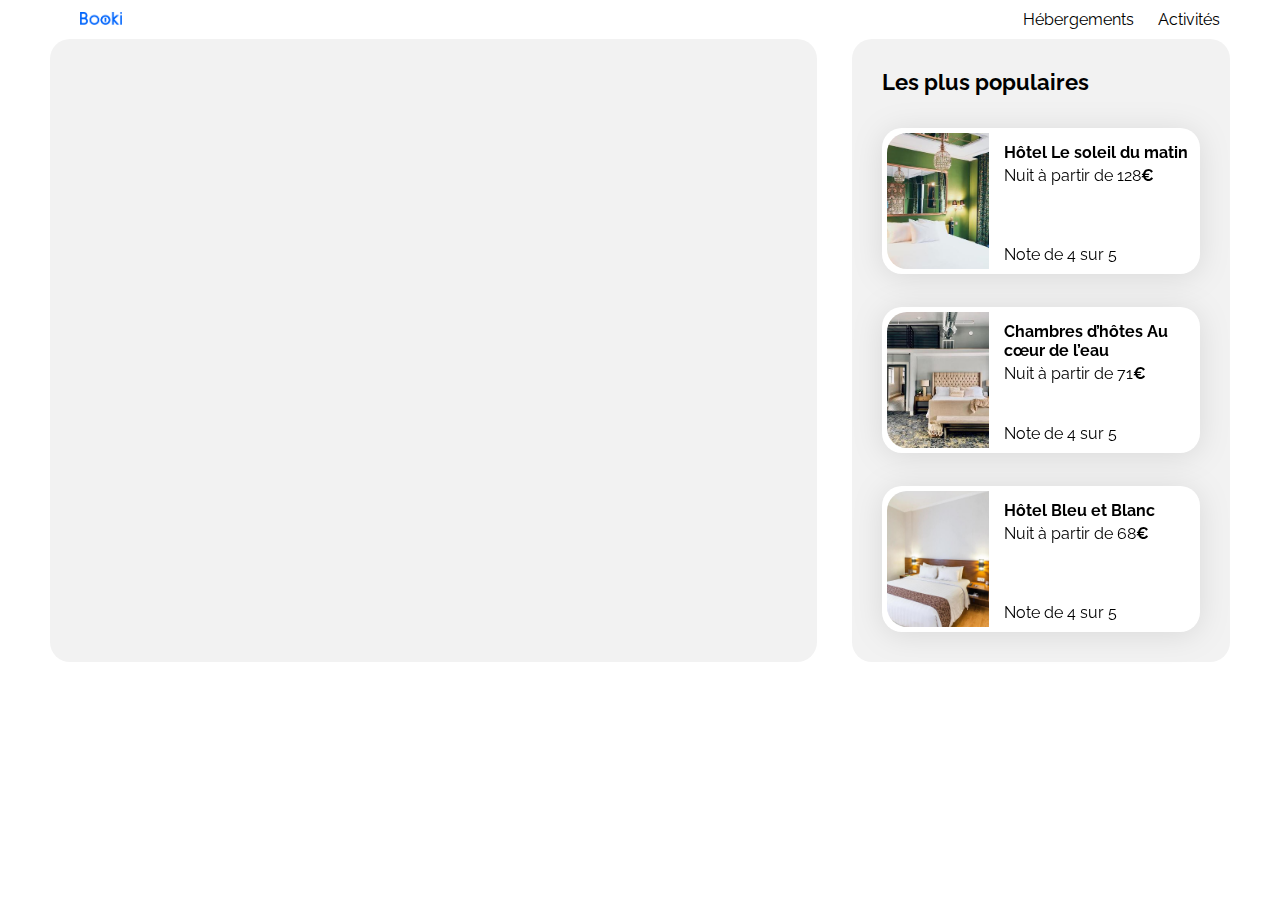
==== index.html @ d7b0b9a5 "première avancée" ====
<!DOCTYPE html>
<html lang="fr">

<head>
    <meta charset="UTF-8">
    <meta name="viewport" content="width=device-width, initial-scale=1.0">
    <title>Booki</title>
    <link rel="preconnect" href="https://fonts.googleapis.com">
    <link rel="preconnect" href="https://fonts.gstatic.com" crossorigin>
    <link href="https://fonts.googleapis.com/css2?family=Raleway:wght@400;500;700&display=swap" rel="stylesheet">
    <link rel="stylesheet" href="https://cdnjs.cloudflare.com/ajax/libs/font-awesome/6.2.1/css/all.min.css"
        integrity="sha512-MV7K8+y+gLIBoVD59lQIYicR65iaqukzvf/nwasF0nqhPay5w/9lJmVM2hMDcnK1OnMGCdVK+iQrJ7lzPJQd1w=="
        crossorigin="anonymous" referrerpolicy="no-referrer" />
    <link rel="stylesheet" href="./css/style.css">
</head>

<body>
    <div class="main-container">
            <header>
                <div>
                    <a href="index.html" class="lien-icone">
                        <img src="images/logo/Booki.png" alt="Logo Booki">
                    </a>
                </div>
                <nav class="header-right">
                    <a href="Hébergements.html">Hébergements</a>
                    <a href="Activités">Activités</a>
                </nav>
            </header>
        <main>
            <div class="hebergements-and-populaires">
                <section class="hebergements">

                </section>
                <section class="populaires">
                    <div class="populaires-title">
                        <h2 class="section-title">Les plus populaires</h2>
                        <i class="fa-solid fa-chart-line" aria-hidden="true"></i>
                    </div>
                    <div class="populaires-cards">
                        <a href="#">
                            <article class="card">
                                <img src="./images/hebergements/emile-guillemot.jpg" alt="Image de la chambre d'hôtel montrant un lit">
                                <div class="card-content">
                                    <div class="card-txt">
                                        <h3 class="card-title">Hôtel Le soleil du matin</h3>
                                        <p class="card-subtitle">Nuit à partir de 128<span class="euro">€</span></p>
                                    </div>
                                    <div class="card-rating">
                                        <i class="fa-xs fa-solid fa-star" aria-hidden="true"></i>
                                        <i class="fa-xs fa-solid fa-star" aria-hidden="true"></i>
                                        <i class="fa-xs fa-solid fa-star" aria-hidden="true"></i>
                                        <i class="fa-xs fa-solid fa-star" aria-hidden="true"></i>
                                        <i class="fa-xs fa-solid fa-star neutral-star" aria-hidden="true"></i>
                                        <span class="sr-only">Note de 4 sur 5</span>
                                    </div>
                                </div>
                            </article>
                        </a>
                        <a href="#">
                            <article class="card">
                                <img src="./images/hebergements/aw-creative.jpg" alt="Image de la chambre d'hôtel montrant un lit">
                                <div class="card-content">
                                    <div class="card-txt">
                                        <h3 class="card-title">Chambres d’hôtes Au cœur de l’eau</h3>
                                        <p class="card-subtitle">Nuit à partir de 71<span class="euro">€</span></p>
                                    </div>
                                    <div class="card-rating">
                                        <i class="fa-xs fa-solid fa-star" aria-hidden="true"></i>
                                        <i class="fa-xs fa-solid fa-star" aria-hidden="true"></i>
                                        <i class="fa-xs fa-solid fa-star" aria-hidden="true"></i>
                                        <i class="fa-xs fa-solid fa-star" aria-hidden="true"></i>
                                        <i class="fa-xs fa-solid fa-star neutral-star" aria-hidden="true"></i>
                                        <span class="sr-only">Note de 4 sur 5</span>
                                    </div>
                                </div>
                            </article>
                        </a>
                        <a href="#">
                            <article class="card">
                                <img src="./images/hebergements/febrian-zakaria2.jpg" alt="Image de la chambre d'hôtel montrant un lit">
                                <div class="card-content">
                                    <div class="card-txt">
                                        <h3 class="card-title">Hôtel Bleu et Blanc</h3>
                                        <p class="card-subtitle">Nuit à partir de 68<span class="euro">€</span></p>
                                    </div>
                                    <div class="card-rating">
                                        <i class="fa-xs fa-solid fa-star" aria-hidden="true"></i>
                                        <i class="fa-xs fa-solid fa-star" aria-hidden="true"></i>
                                        <i class="fa-xs fa-solid fa-star" aria-hidden="true"></i>
                                        <i class="fa-xs fa-solid fa-star" aria-hidden="true"></i>
                                        <i class="fa-xs fa-solid fa-star neutral-star" aria-hidden="true"></i>
                                        <span class="sr-only">Note de 4 sur 5</span>
                                    </div>
                                </div>
                            </article>
                        </a>
                    </div>
                </section>
            </div>
        </main>
        <footer></footer>
    </div>
</body>

</html>
---- css/style.css ----
/*****header*****/
* {
    margin: 0;
    padding: 0;
    box-sizing: border-box;
  }
  
  /* Styles pour le header */
  header {
    background-color: #ffffff; /* Couleur de fond du header */
    color: white; /* Couleur du texte */
    padding: 10px; /* Espacement interne */
    display: flex; /* Utilise Flexbox pour aligner les éléments */
    justify-content: space-between; /* Alignement des éléments sur les côtés */
    align-items: center; /* Centre les éléments verticalement */
  }
  
  /* Styles pour les liens du header */
  header a {
    color: black; /* Couleur des liens */
    text-decoration: none; /* Supprime les soulignements des liens */
    margin-left: 20px; /* Espacement entre les liens */
    }
  
  /* Styles pour les liens de droite */
  .header-right {
    margin-left: auto; /* Déplace les éléments vers la droite */
  }
  
  .header-right a:hover{
    color: blue;
    border-top: 2px solid blue; /* Ajoute une bordure supérieure bleue de 5 pixels */
    padding-top: 5px; /* Ajoute un espace en haut du contenu pour compenser la bordure */
  }

img {
    width: 20%;
    height: auto;
    border-top: none;
}




































/****** General ***********/
* {
    font-family: 'Raleway', sans-serif;
}

:root {
    --main-color: #0065FC;
    --main-bg-color: #F2F2F2;
    --filter-bg-color: #DEEBFF;
}

.fa-solid {
    color: var(--main-color);
}

body {
    display: flex;
    justify-content: center;
}

.main-container {
    width: 100%;
    max-width: 1440px;
    padding: 0 50px;
    box-sizing: border-box;
}

a {
    color: inherit;
    text-decoration: none;
}

.section-title {
    margin: 0;
    font-size: 22px;
}

.card {
    background-color: white;
    border-radius: 20px;
    padding: 5px;
    filter: drop-shadow(0px 3px 15px rgba(0, 0, 0, 0.1));
}

.card img {
    object-fit: cover;
}

.card-title {
    font-size: 16px;
}

.euro {
    font-weight: 700;
}

.neutral-star {
    color: var(--main-bg-color)
}

/****** Hebergements And Populaires ***********/
.hebergements-and-populaires {
    display: flex;
    justify-content: space-between;
}

.hebergements-and-populaires section {
    background-color: var(--main-bg-color);
    border-radius: 20px;
    padding: 30px;
    box-sizing: border-box;
}

/****** Hebergements ***********/
.hebergements {
    width: 65%;
}

/****** Populaires ***********/
.populaires {
    width: 32%;
}

.populaires-title {
    display: flex;
    justify-content: space-between;
    align-items: center;
}

.populaires-cards .card {
    display: flex;
    margin-top: 33px;
}

.populaires-cards img {
    width: 33%;
    height: 136px;
    border-top-left-radius: 20px;
    border-bottom-left-radius: 20px;
}

.populaires-cards .card-content {
    width: 67%;
    padding-left: 15px;
    display: flex;
    flex-direction: column;
    justify-content: space-between;
    box-sizing: border-box;
}

.populaires-cards .card-title {
    margin-top: 10px;
    margin-bottom: 4px;
}

.populaires-cards .card-subtitle {
    margin: 0;
}

.populaires-cards .card-rating {
    margin-bottom: 5px;
}




/* Le code ci-dessous correspond à la version responsive uniquement */

/****** Media queries ***********/
/* Medium devices (tablets, less/equal than 1024px) */
@media (max-width: 1024px) {
    .hebergements-and-populaires {
        flex-direction: column;
    }

    .hebergements {
        width: 100%;
    }

    .populaires {
        width: 100%;
        margin-top: 50px;
    }

    .populaires-cards {
        display: flex;
        flex-direction: row;
        justify-content: space-between;
    }

    .populaires-cards a {
        width: 30%;
    }

    .populaires-cards .card-title {
        font-size: 14px;
    }

    .populaires-cards .card-subtitle {
        font-size: 13px;
    }
}

/* Small devices (phones, less than 768px) */
@media (max-width: 767.98px) {
    /* ... */
}
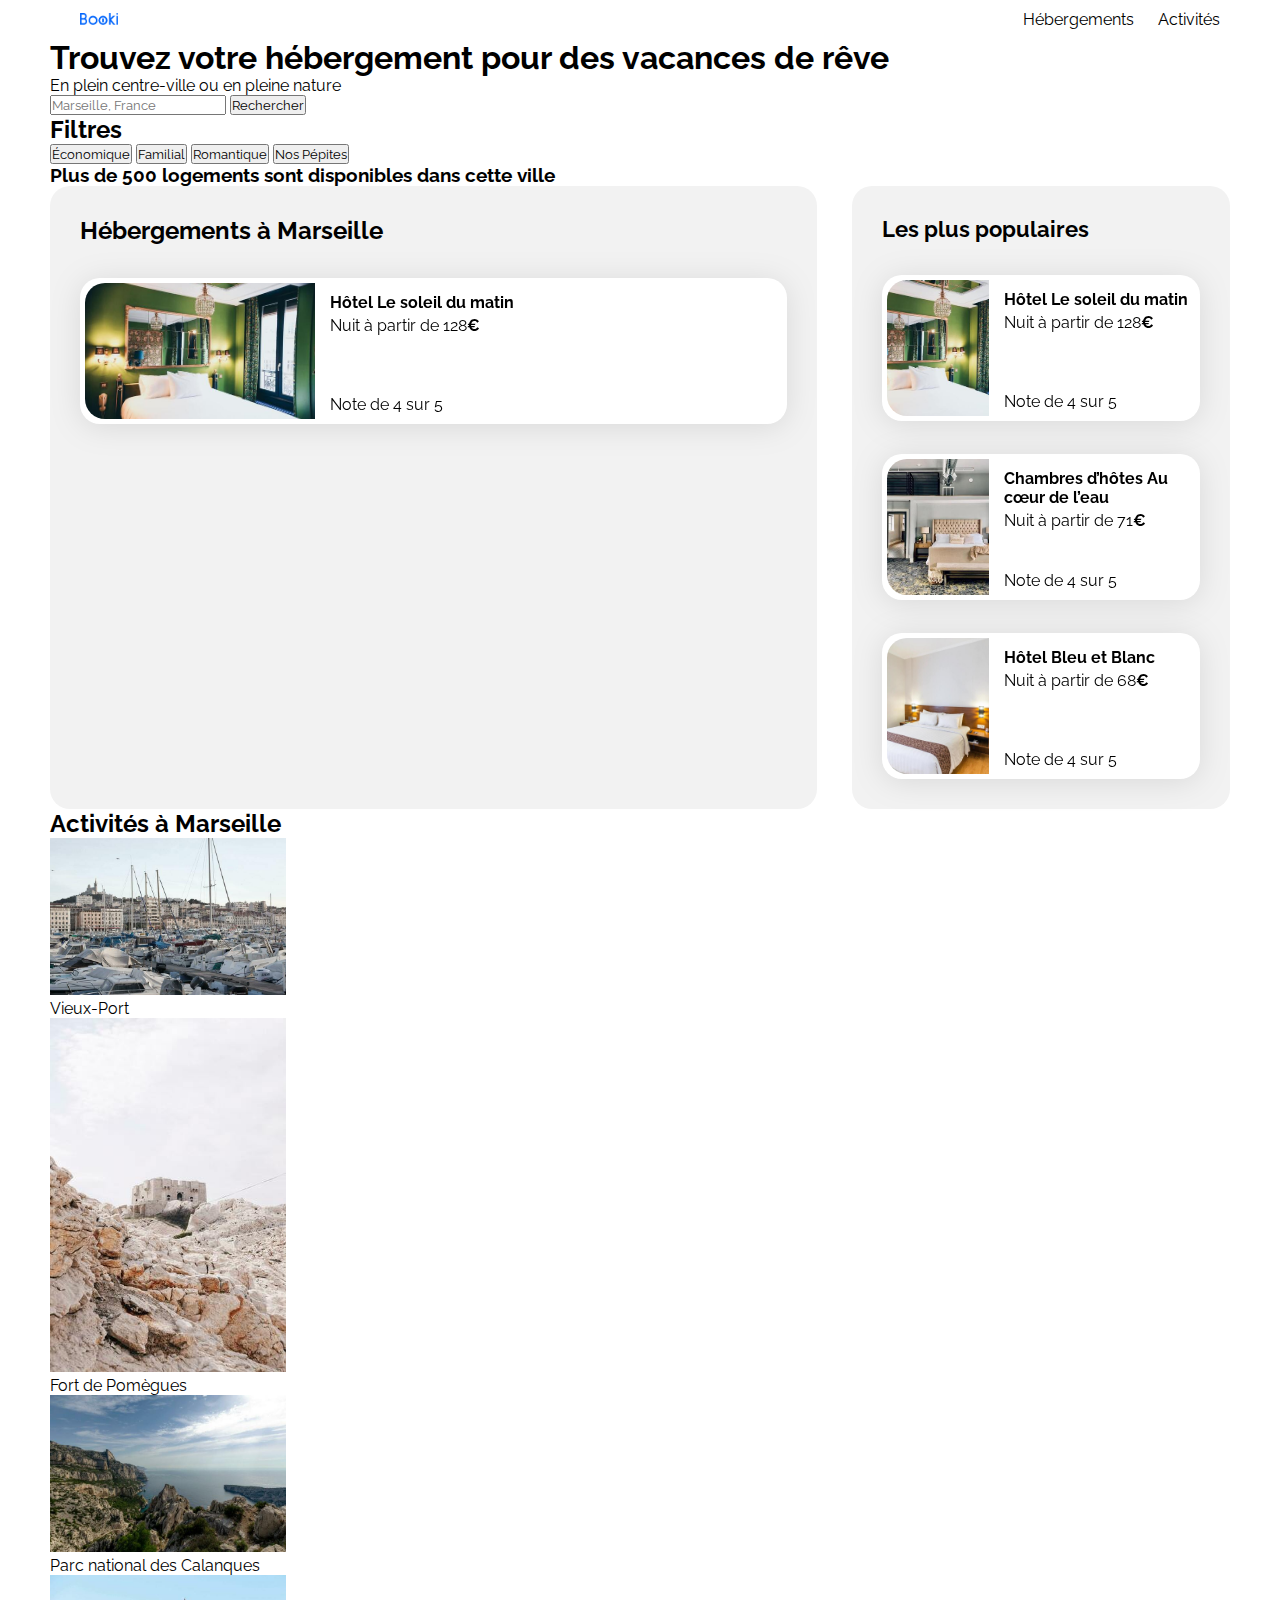
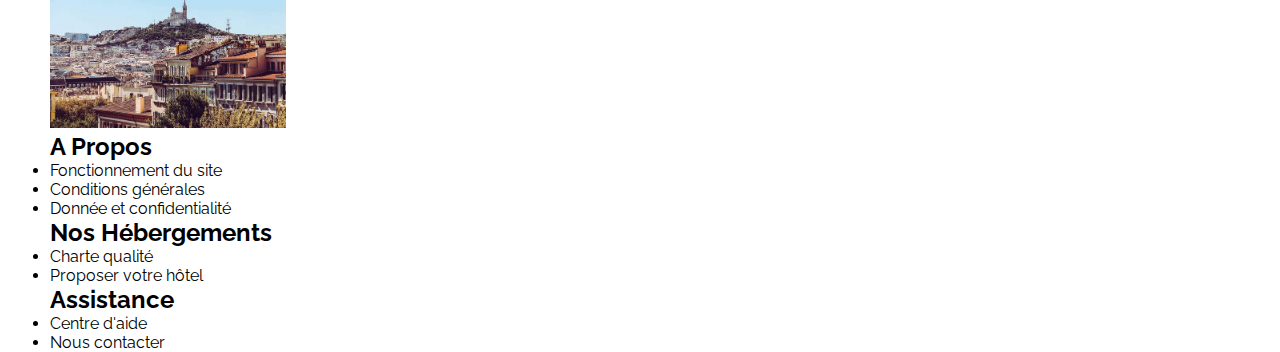
==== commit 724ff021: "avancée du html et du css" ====
--- a/index.html
+++ b/index.html
@@ -17,20 +17,65 @@
 <body>
     <div class="main-container">
             <header>
-                <div>
-                    <a href="index.html" class="lien-icone">
-                        <img src="images/logo/Booki.png" alt="Logo Booki">
-                    </a>
-                </div>
+                <a href="index.html" class="lien-icone">
+                    <img src="images/logo/Booki.png" alt="Logo Booki">
+                </a>
                 <nav class="header-right">
-                    <a href="Hébergements.html">Hébergements</a>
-                    <a href="Activités">Activités</a>
+                    <a href="#ancre-hebergements">Hébergements</a>
+                    <a href="#ancre-activites">Activités</a>
                 </nav>
+                
             </header>
         <main>
+            <div class="texte-accroche">
+                <h1>Trouvez votre hébergement pour des vacances de rêve</h1>
+                <p>En plein centre-ville ou en pleine nature</p>
+                <form action="#">
+                    <i class="fa-solid fa-location-dot"></i>
+                    <input type="text" placeholder="Marseille, France" name="city">
+                    <button type="submit">Rechercher</button>
+                </form>
+            </div>
+
+            <div class="Filtres">
+                <h2>Filtres</h2>
+                <i class="fa-solid fa-money-bill-wave"></i><button class="filter-btn" onclick="filterSelection('economique')">Économique</button>
+                <i class="fa-solid fa-person"></i><button class="filter-btn" onclick="filterSelection('familial')">Familial</button>
+                <i class="fa-solid fa-heart"></i><button class="filter-btn" onclick="filterSelection('romantique')">Romantique</button>
+                <i class="fa-solid fa-fire"></i><button class="filter-btn" onclick="filterSelection('nospepites')">Nos Pépites</button>
+            </div>
+
+            <div>
+                <i class="fa-solid fa-circle-info"></i>
+                <h3>Plus de 500 logements sont disponibles dans cette ville</h3>
+            </div>
+
             <div class="hebergements-and-populaires">
-                <section class="hebergements">
-
+                <section class="hebergements"> 
+                    <div class="hebergements-title">
+                        <h2 class="hebergements-title" id="ancre-hebergement">Hébergements à Marseille</h2>
+                        <i class="fa-solid fa-chart-line" aria-hidden="true"></i>
+                    </div>
+                    <div class="populaires-cards">
+                        <a href="#">
+                            <article class="card">
+                                <img src="./images/hebergements/emile-guillemot.jpg" alt="Image de la chambre d'hôtel montrant un lit">
+                                <div class="card-content">
+                                    <div class="card-txt">
+                                        <h3 class="card-title">Hôtel Le soleil du matin</h3>
+                                        <p class="card-subtitle">Nuit à partir de 128<span class="euro">€</span></p>
+                                    </div>
+                                    <div class="card-rating">
+                                        <i class="fa-xs fa-solid fa-star" aria-hidden="true"></i>
+                                        <i class="fa-xs fa-solid fa-star" aria-hidden="true"></i>
+                                        <i class="fa-xs fa-solid fa-star" aria-hidden="true"></i>
+                                        <i class="fa-xs fa-solid fa-star" aria-hidden="true"></i>
+                                        <i class="fa-xs fa-solid fa-star neutral-star" aria-hidden="true"></i>
+                                        <span class="sr-only">Note de 4 sur 5</span>
+                                    </div>
+                                </div>
+                            </article>
+                        </a>
                 </section>
                 <section class="populaires">
                     <div class="populaires-title">
@@ -98,8 +143,68 @@
                     </div>
                 </section>
             </div>
+            <div id="ancre-activites">
+                <h2>Activités à Marseille</h2>
+                <section>
+                    <a href="#">
+                        <img src="images/activites/Vieux-Port.jpg" alt="Photo Vieux-Port">
+                        <p>Vieux-Port</p>
+                    </a>
+                    <a href="#">
+                        <img src="images/activites/Fort de Pomègues.jpg" alt="Photo Vieux-Port">
+                        <p>Fort de Pomègues
+                        </p>
+                    </a>
+                    <a href="#">
+                        <img src="images/activites/Parc national des Calanques.jpg" alt="Photo Vieux-Port">
+                        <p>Parc national des Calanques
+                        </p>
+                    </a>
+                    <a href="#">
+                        <img src="images/activites/Notre-Dame-de-la-Gardes.jpg" alt="Photo Vieux-Port">
+                        <p><Notre-Dame-de-la-Garde></Notre-Dame-de-la-Garde></p>
+                    </a>
+                </section>
+            </div>
         </main>
-        <footer></footer>
+        <footer>
+            <div>
+                <h2>A Propos</h2>
+                <ul>
+                    <li>
+                        <a href="#">Fonctionnement du site</a>
+                    </li>
+                    <li>
+                        <a href="#">Conditions générales</a>
+                    </li>
+                    <li>
+                        <a href="#">Donnée et confidentialité</a>
+                    </li>
+                </ul>
+            </div>
+            <div>
+                <h2>Nos Hébergements</h2>
+                <ul>
+                    <li>
+                        <a href="#">Charte qualité</a>
+                    </li>
+                    <li>
+                        <a href="#">Proposer votre hôtel</a>
+                    </li>
+                 </ul>
+            </div>
+            <div>
+                <h2>Assistance</h2>
+                <ul>
+                    <li>
+                        <a href="#">Centre d'aide</a>
+                    </li>
+                    <li>
+                        <a href="#">Nous contacter</a>
+                    </li>
+                </ul>
+            </div>
+        </footer>
     </div>
 </body>
 
--- a/css/style.css
+++ b/css/style.css
@@ -33,13 +33,13 @@
     padding-top: 5px; /* Ajoute un espace en haut du contenu pour compenser la bordure */
   }
 
-img {
+  img {
     width: 20%;
     height: auto;
     border-top: none;
 }
 
-
+ 
 
 
 
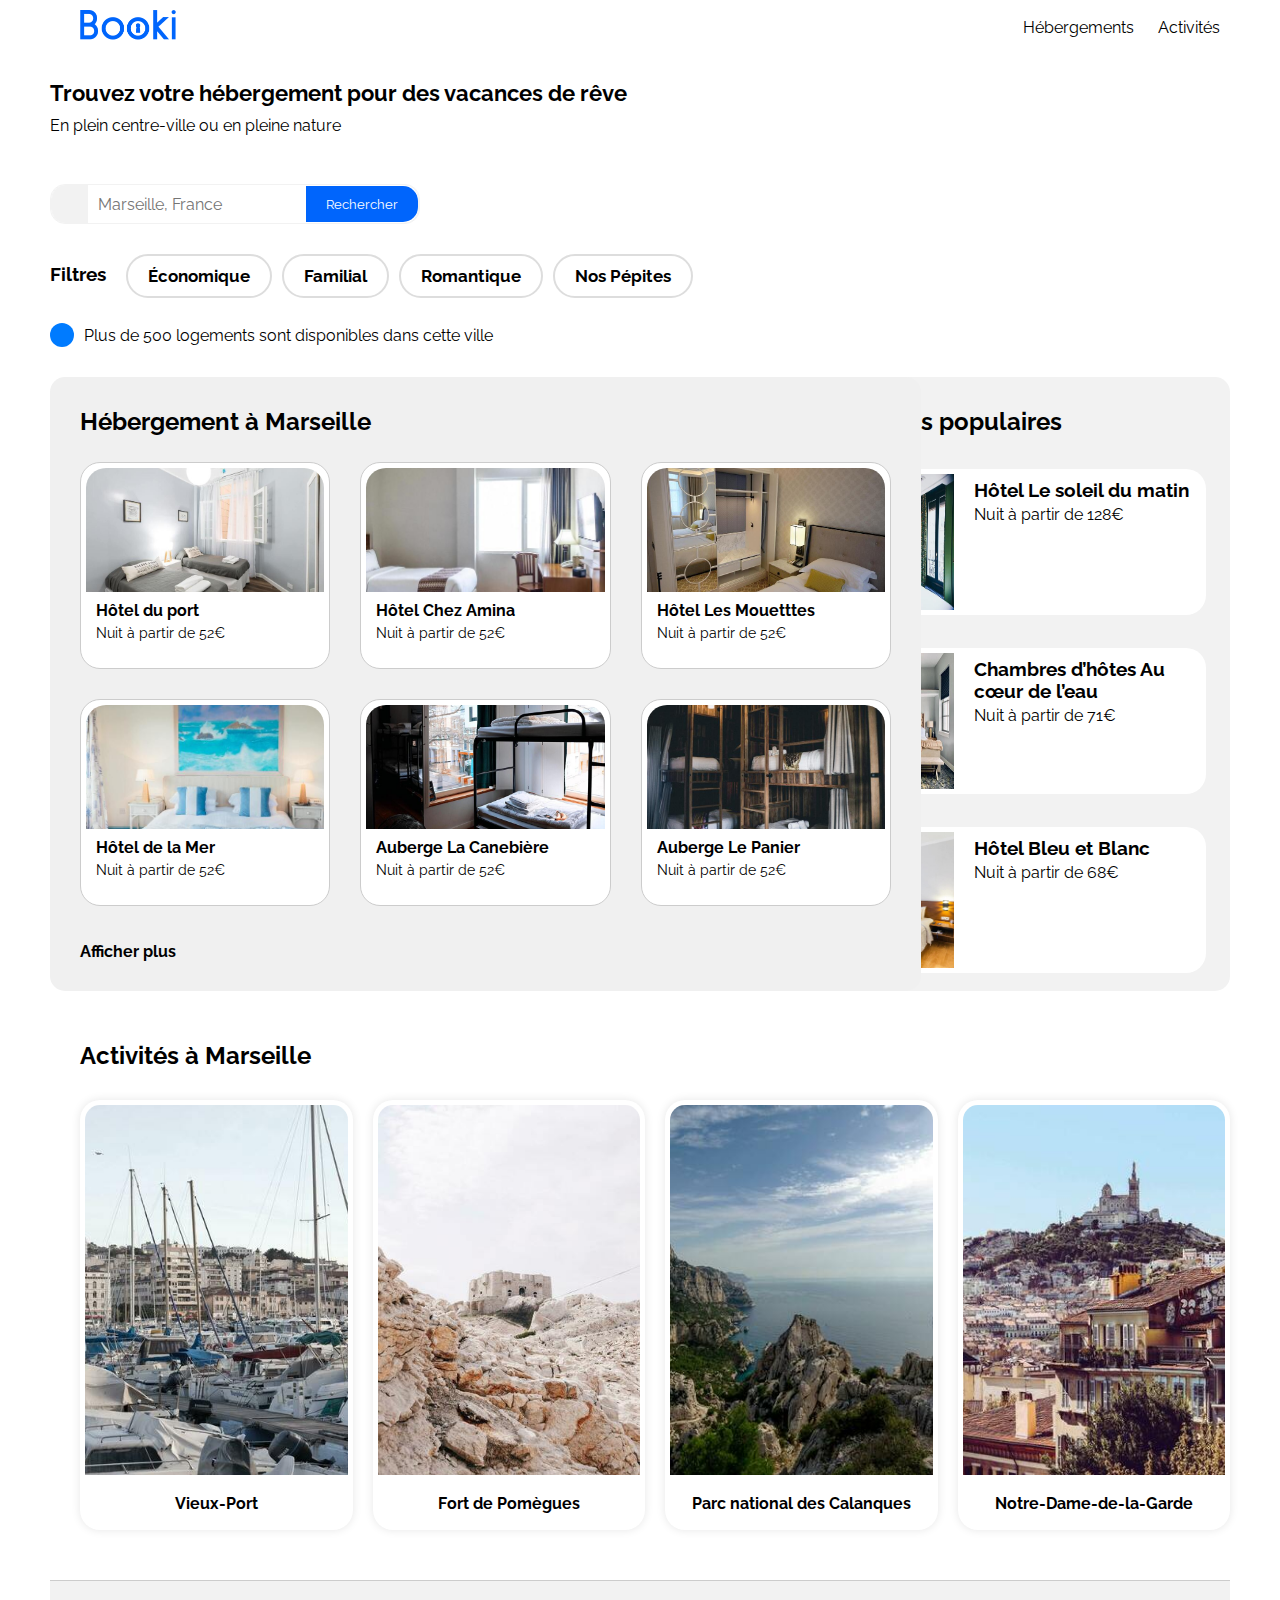
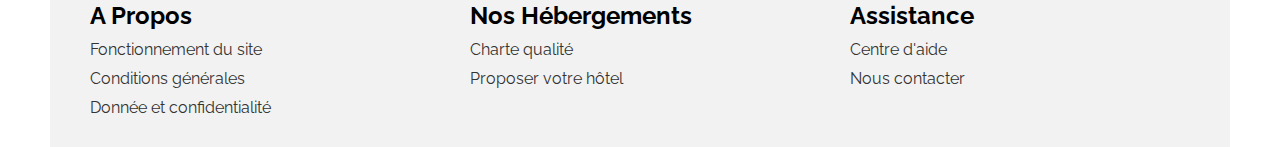
==== commit c8298a03: "finition des activités et footer -> desktop fini" ====
--- a/index.html
+++ b/index.html
@@ -27,39 +27,171 @@
                 
             </header>
         <main>
+
             <div class="texte-accroche">
-                <h1>Trouvez votre hébergement pour des vacances de rêve</h1>
-                <p>En plein centre-ville ou en pleine nature</p>
-                <form action="#">
-                    <i class="fa-solid fa-location-dot"></i>
+                <h1  class="text-trouver-hebergement">Trouvez votre hébergement pour des vacances de rêve</h1>
+                <p class="plein-centre">En plein centre-ville ou en pleine nature</p>
+            </div>
+            <div class="barre-recherche">    
+                <form action="#" class="barre-recherche">
+                    <div class="icon-container">
+                        <i class="fa-solid fa-location-dot"></i>
+                    </div>
                     <input type="text" placeholder="Marseille, France" name="city">
                     <button type="submit">Rechercher</button>
                 </form>
             </div>
 
-            <div class="Filtres">
-                <h2>Filtres</h2>
-                <i class="fa-solid fa-money-bill-wave"></i><button class="filter-btn" onclick="filterSelection('economique')">Économique</button>
-                <i class="fa-solid fa-person"></i><button class="filter-btn" onclick="filterSelection('familial')">Familial</button>
-                <i class="fa-solid fa-heart"></i><button class="filter-btn" onclick="filterSelection('romantique')">Romantique</button>
-                <i class="fa-solid fa-fire"></i><button class="filter-btn" onclick="filterSelection('nospepites')">Nos Pépites</button>
-            </div>
-
-            <div>
-                <i class="fa-solid fa-circle-info"></i>
-                <h3>Plus de 500 logements sont disponibles dans cette ville</h3>
-            </div>
-
-            <div class="hebergements-and-populaires">
-                <section class="hebergements"> 
-                    <div class="hebergements-title">
-                        <h2 class="hebergements-title" id="ancre-hebergement">Hébergements à Marseille</h2>
-                        <i class="fa-solid fa-chart-line" aria-hidden="true"></i>
+            <!--filtres-->
+            <div class="container-filtres">
+                <h3 class="Filtres">Filtres</h3>
+                <a href="#" class="bouton-economique">
+                    <i class="fa-solid fa-money-bill-wave"></i>
+                    <span>Économique</span>
+                </a>
+                <a href="#" class="bouton-Familial">
+                    <i class="fa-solid fa-person"></i>
+                    <span>Familial</span>
+                </a>
+                <a href="#" class="bouton-Romantique">
+                    <i class="fa-solid fa-heart"></i>
+                    <span>Romantique</span>
+                </a>
+                <a href="#" class="bouton-Nos-Pépites">
+                    <i class="fa-solid fa-fire"></i>
+                    <span>Nos Pépites</span>
+                </a>
+            </div>
+            <!--info_circle+text-->
+            <div class="containercircle">                
+                <div class="info-circle">
+                    <i class="fas fa-info-circle info-icon"></i>
+                </div>
+                <p class="text-500-logement">Plus de 500 logements sont disponibles dans cette ville</p>
+            </div>
+         
+            <div class="hebergements-and-populaires"> 
+                <!--cards hebergement-->
+                <section class="hebergements" id="ancre-hebergement" >
+                    <div class="background-hebergement">
+                        <h2 class="hebergements-title">Hébergement à Marseille</h2>
+                        <div class="grid-container-hebergements">
+                            <article class="card-hebergement">
+                                <div class="hebergement-card">
+                                    <img src="./images/hebergements/Hôtel du port.jpg" alt="Image de la chambre d'hôtel montrant un lit">
+                                    <div class="card-details">
+                                        <h3 class="hotel-title">Hôtel du port</h3>
+                                        <p class="price">Nuit à partir de 52€</p>
+                                    </div>
+                                    <div class="card-rating">
+                                      <i class="fa-xs fa-solid fa-star" aria-hidden="true"></i>
+                                      <i class="fa-xs fa-solid fa-star" aria-hidden="true"></i>
+                                      <i class="fa-xs fa-solid fa-star" aria-hidden="true"></i>
+                                      <i class="fa-xs fa-solid fa-star" aria-hidden="true"></i>
+                                      <i class="fa-xs fa-solid fa-star neutral-star" aria-hidden="true"></i>
+                                      <span class="sr-only">Note de 4 sur 5</span>
+                                    </div>
+                                </div>
+                            </article>
+                            <article class="card-hebergement">
+                                <div class="hebergement-card">
+                                    <img src="./images/hebergements/Hôtel Chez Amina.jpg" alt="Image de la chambre d'hôtel montrant un lit">
+                                    <div class="card-details">
+                                        <h3 class="hotel-title">Hôtel Chez Amina</h3>
+                                        <p class="price">Nuit à partir de 52€</p>
+                                    </div>
+                                    <div class="card-rating">
+                                        <i class="fa-xs fa-solid fa-star" aria-hidden="true"></i>
+                                        <i class="fa-xs fa-solid fa-star" aria-hidden="true"></i>
+                                        <i class="fa-xs fa-solid fa-star" aria-hidden="true"></i>
+                                        <i class="fa-xs fa-solid fa-star" aria-hidden="true"></i>
+                                        <i class="fa-xs fa-solid fa-star neutral-star" aria-hidden="true"></i>
+                                        <span class="sr-only">Note de 4 sur 5</span>
+                                    </div>
+                                </div>
+                            </article>
+                            <article class="card-hebergement">
+                                <div class="hebergement-card">
+                                    <img src="./images/hebergements/Hôtel Les mouetttes.jpg" alt="Image de la chambre d'hôtel montrant un lit">
+                                    <div class="card-details">
+                                        <h3 class="hotel-title">Hôtel Les Mouetttes</h3>
+                                        <p class="price">Nuit à partir de 52€</p>
+                                    </div>
+                                    <div class="card-rating">
+                                        <i class="fa-xs fa-solid fa-star" aria-hidden="true"></i>
+                                        <i class="fa-xs fa-solid fa-star" aria-hidden="true"></i>
+                                        <i class="fa-xs fa-solid fa-star" aria-hidden="true"></i>
+                                        <i class="fa-xs fa-solid fa-star" aria-hidden="true"></i>
+                                        <i class="fa-xs fa-solid fa-star neutral-star" aria-hidden="true"></i>
+                                        <span class="sr-only">Note de 4 sur 5</span>
+                                    </div>
+                                </div>
+                            </article>
+                            <article class="card-hebergement">
+                                <div class="hebergement-card">
+                                    <img src="./images/hebergements/Hôtel de la mer.jpg" alt="Image de la chambre d'hôtel montrant un lit">
+                                    <div class="card-details">
+                                        <h3 class="hotel-title">Hôtel de la Mer</h3>
+                                        <p class="price">Nuit à partir de 52€</p>
+                                    </div>
+                                    <div class="card-rating">
+                                        <i class="fa-xs fa-solid fa-star" aria-hidden="true"></i>
+                                        <i class="fa-xs fa-solid fa-star" aria-hidden="true"></i>
+                                        <i class="fa-xs fa-solid fa-star" aria-hidden="true"></i>
+                                        <i class="fa-xs fa-solid fa-star" aria-hidden="true"></i>
+                                        <i class="fa-xs fa-solid fa-star neutral-star" aria-hidden="true"></i>
+                                        <span class="sr-only">Note de 4 sur 5</span>
+                                    </div>
+                                </div>
+                            </article>
+                            <article class="card-hebergement">
+                                <div class="hebergement-card">
+                                    <img src="./images/hebergements/Auberge La Canebière.jpg" alt="Image de la chambre d'hôtel montrant un lit">
+                                    <div class="card-details">
+                                        <h3 class="hotel-title">Auberge La Canebière</h3>
+                                        <p class="price">Nuit à partir de 52€</p>
+                                    </div>
+                                    <div class="card-rating">
+                                        <i class="fa-xs fa-solid fa-star" aria-hidden="true"></i>
+                                        <i class="fa-xs fa-solid fa-star" aria-hidden="true"></i>
+                                        <i class="fa-xs fa-solid fa-star" aria-hidden="true"></i>
+                                        <i class="fa-xs fa-solid fa-star" aria-hidden="true"></i>
+                                        <i class="fa-xs fa-solid fa-star neutral-star" aria-hidden="true"></i>
+                                        <span class="sr-only">Note de 4 sur 5</span>
+                                    </div>
+                                </div>
+                            </article>
+                            <article class="card-hebergement">
+                                <div class="hebergement-card">
+                                    <img src="./images/hebergements/Auberge Le Panier.jpg" alt="Image de la chambre d'hôtel montrant un lit">
+                                    <div class="card-details">
+                                        <h3 class="hotel-title">Auberge Le Panier</h3>
+                                        <p class="price">Nuit à partir de 52€</p>
+                                    </div>
+                                    <div class="card-rating">
+                                        <i class="fa-xs fa-solid fa-star" aria-hidden="true"></i>
+                                        <i class="fa-xs fa-solid fa-star" aria-hidden="true"></i>
+                                        <i class="fa-xs fa-solid fa-star" aria-hidden="true"></i>
+                                        <i class="fa-xs fa-solid fa-star" aria-hidden="true"></i>
+                                        <i class="fa-xs fa-solid fa-star neutral-star" aria-hidden="true"></i>
+                                        <span class="sr-only">Note de 4 sur 5</span>
+                                    </div>
+                                </div>
+                            </article>
+                        </div>
+                        <a href="#" class="footer">Afficher plus</a>
+                    </div>                    
+                </section>
+                <!--cards populaires-->
+                <section class="background-populaires">
+                    <div class="populaires-title">
+                        <h2 class="section-title">Les plus populaires</h2>
+                        <a href="#" class="fa-solid fa-chart-line" aria-hidden="true"></a>
                     </div>
                     <div class="populaires-cards">
                         <a href="#">
                             <article class="card">
-                                <img src="./images/hebergements/emile-guillemot.jpg" alt="Image de la chambre d'hôtel montrant un lit">
+                                <img src="./images/hebergements/Hotel Le soleil du matin.jpg" alt="Image de la chambre d'hôtel montrant un lit">
                                 <div class="card-content">
                                     <div class="card-txt">
                                         <h3 class="card-title">Hôtel Le soleil du matin</h3>
@@ -76,35 +208,9 @@
                                 </div>
                             </article>
                         </a>
-                </section>
-                <section class="populaires">
-                    <div class="populaires-title">
-                        <h2 class="section-title">Les plus populaires</h2>
-                        <i class="fa-solid fa-chart-line" aria-hidden="true"></i>
-                    </div>
-                    <div class="populaires-cards">
                         <a href="#">
                             <article class="card">
-                                <img src="./images/hebergements/emile-guillemot.jpg" alt="Image de la chambre d'hôtel montrant un lit">
-                                <div class="card-content">
-                                    <div class="card-txt">
-                                        <h3 class="card-title">Hôtel Le soleil du matin</h3>
-                                        <p class="card-subtitle">Nuit à partir de 128<span class="euro">€</span></p>
-                                    </div>
-                                    <div class="card-rating">
-                                        <i class="fa-xs fa-solid fa-star" aria-hidden="true"></i>
-                                        <i class="fa-xs fa-solid fa-star" aria-hidden="true"></i>
-                                        <i class="fa-xs fa-solid fa-star" aria-hidden="true"></i>
-                                        <i class="fa-xs fa-solid fa-star" aria-hidden="true"></i>
-                                        <i class="fa-xs fa-solid fa-star neutral-star" aria-hidden="true"></i>
-                                        <span class="sr-only">Note de 4 sur 5</span>
-                                    </div>
-                                </div>
-                            </article>
-                        </a>
-                        <a href="#">
-                            <article class="card">
-                                <img src="./images/hebergements/aw-creative.jpg" alt="Image de la chambre d'hôtel montrant un lit">
+                                <img src="./images/hebergements/Chambre d'hôte Au coeur de l'eau.jpg" alt="Image de la chambre d'hôtel montrant un lit">
                                 <div class="card-content">
                                     <div class="card-txt">
                                         <h3 class="card-title">Chambres d’hôtes Au cœur de l’eau</h3>
@@ -123,7 +229,7 @@
                         </a>
                         <a href="#">
                             <article class="card">
-                                <img src="./images/hebergements/febrian-zakaria2.jpg" alt="Image de la chambre d'hôtel montrant un lit">
+                                <img src="./images/hebergements/Hôtel Bleu et Blanc.jpg" alt="Image de la chambre d'hôtel montrant un lit">
                                 <div class="card-content">
                                     <div class="card-txt">
                                         <h3 class="card-title">Hôtel Bleu et Blanc</h3>
@@ -143,26 +249,25 @@
                     </div>
                 </section>
             </div>
+            <!--activité a Marseille-->
             <div id="ancre-activites">
-                <h2>Activités à Marseille</h2>
-                <section>
-                    <a href="#">
+                <h2 class="activites-titre">Activités à Marseille</h2>
+                <section class="activites-grid">
+                    <a href="#" class="activite-card">
                         <img src="images/activites/Vieux-Port.jpg" alt="Photo Vieux-Port">
                         <p>Vieux-Port</p>
                     </a>
-                    <a href="#">
-                        <img src="images/activites/Fort de Pomègues.jpg" alt="Photo Vieux-Port">
-                        <p>Fort de Pomègues
-                        </p>
+                    <a href="#" class="activite-card">
+                        <img src="images/activites/Fort de Pomègues.jpg" alt="Photo Fort de Pomègues">
+                        <p>Fort de Pomègues</p>
                     </a>
-                    <a href="#">
-                        <img src="images/activites/Parc national des Calanques.jpg" alt="Photo Vieux-Port">
-                        <p>Parc national des Calanques
-                        </p>
+                    <a href="#" class="activite-card">
+                        <img src="images/activites/Parc national des Calanques.jpg" alt="Photo Parc national des Calanques">
+                        <p>Parc national des Calanques</p>
                     </a>
-                    <a href="#">
-                        <img src="images/activites/Notre-Dame-de-la-Gardes.jpg" alt="Photo Vieux-Port">
-                        <p><Notre-Dame-de-la-Garde></Notre-Dame-de-la-Garde></p>
+                    <a href="#" class="activite-card">
+                        <img src="images/activites/Notre-Dame-de-la-Gardes.jpg" alt="Photo Notre-Dame-de-la-Garde">
+                        <p>Notre-Dame-de-la-Garde</p>
                     </a>
                 </section>
             </div>
--- a/css/style.css
+++ b/css/style.css
@@ -3,6 +3,7 @@
     margin: 0;
     padding: 0;
     box-sizing: border-box;
+    font-family: 'Raleway', sans-serif;
   }
   
   /* Styles pour le header */
@@ -28,55 +29,15 @@
   }
   
   .header-right a:hover{
-    color: blue;
-    border-top: 2px solid blue; /* Ajoute une bordure supérieure bleue de 5 pixels */
+    color: #0065FC;
+    border-top: 2px solid #0065FC; /* Ajoute une bordure supérieure bleue de 5 pixels */
     padding-top: 5px; /* Ajoute un espace en haut du contenu pour compenser la bordure */
   }
 
   img {
-    width: 20%;
+    width: 50%;
     height: auto;
     border-top: none;
-}
-
- 
-
-
-
-
-
-
-
-
-
-
-
-
-
-
-
-
-
-
-
-
-
-
-
-
-
-
-
-
-
-
-
-
-
-
-/****** General ***********/
-* {
-    font-family: 'Raleway', sans-serif;
 }
 
 :root {
@@ -106,53 +67,356 @@
     text-decoration: none;
 }
 
-.section-title {
-    margin: 0;
+
+.text-trouver-hebergement {
     font-size: 22px;
-}
-
-.card {
-    background-color: white;
-    border-radius: 20px;
-    padding: 5px;
-    filter: drop-shadow(0px 3px 15px rgba(0, 0, 0, 0.1));
-}
-
-.card img {
-    object-fit: cover;
-}
-
-.card-title {
+    padding-top: 26px;
+    padding-bottom: 10px;
+}
+
+.plein-centre {
     font-size: 16px;
-}
-
-.euro {
-    font-weight: 700;
-}
-
-.neutral-star {
-    color: var(--main-bg-color)
-}
-
-/****** Hebergements And Populaires ***********/
+    padding-bottom: 49px;
+}
+
+/* BARRE DE RECHERCHE */
+
+/* Style de la barre de recherche */
+.barre-recherche {
+    display: flex;
+    align-items: center;
+    width: 370px;
+    height: 40px;
+    border: 0.5px solid #f2f2f2;
+    border-radius: 15px;
+    overflow: hidden;
+    
+}
+
+/* Style du conteneur d'icône */
+.icon-container {
+    width: 40px; /* Largeur du carré */
+    height: 40px; /* Hauteur du carré */
+    display: flex;
+    justify-content: center;
+    align-items: center;
+    background-color: #F2F2F2;
+}
+
+.icon-container .fa-location-dot {
+color: black;
+}
+
+/* Style de l'icône */
+.icon {
+    font-size: 20px;
+}
+
+
+
+/* Style de la zone de texte */
+.barre-recherche input[type="text"] {
+    flex: 1;
+    border: none;
+    padding: 10px;
+    font-size: 16px;
+}
+
+/* Style du bouton de recherche */
+.barre-recherche button[type="submit"] {
+    background-color: #0065FC; /* Couleur de fond bleue */
+    color: white; /* Couleur du texte blanc */
+    border: none;
+    padding: 10px 20px;
+    cursor: pointer;
+    border-radius: 0 15px 15px 0; /* Arrondi seulement sur le côté droit */
+}
+
+/* Style lorsque le bouton est survolé */
+.barre-recherche button[type="submit"]:hover {
+    background-color: darkblue; /* Changer la couleur de fond au survol */
+}
+
+/* Filtres */
+
+.container-filtres {
+    display: flex; /* Utilisation de flexbox pour aligner les éléments */
+    align-items: center; /* Aligner les éléments verticalement */
+}
+
+.Filtres {
+    padding-top: 15px;
+}
+
+.bouton-economique {
+    border: 2px solid #ddd;
+    background-color: #fff;
+    border-radius: 25Px;
+    padding: 10px 20px; /* Ajustez les valeurs de padding pour agrandir le bouton */
+    font-size: 17px; /* Ajustez la taille de la police selon vos besoins */
+    font-weight: bold; /* Mettre le texte en gras */
+    margin-right: 10px;
+    margin-top: 30px;
+    margin-bottom: 10px;
+    display: flex;
+    margin-left: 20px;
+}
+
+.bouton-Familial {
+    border: 2px solid #ddd;
+    background-color: #fff;
+    border-radius: 25Px;
+    padding: 10px 20px; /* Ajustez les valeurs de padding pour agrandir le bouton */
+    font-size: 17px; /* Ajustez la taille de la police selon vos besoins */
+    font-weight: bold; /* Mettre le texte en gras */
+    margin-right: 10px;
+    margin-top: 30px;
+    margin-bottom: 10px;
+}
+
+.bouton-Romantique {
+    border: 2px solid #ddd;
+    background-color: #fff;
+    border-radius: 25Px;
+    padding: 10px 20px; /* Ajustez les valeurs de padding pour agrandir le bouton */
+    font-size: 17px; /* Ajustez la taille de la police selon vos besoins */
+    font-weight: bold; /* Mettre le texte en gras */
+    margin-right: 10px;
+    margin-top: 30px;
+    margin-bottom: 10px;
+}
+
+.bouton-Nos-Pépites {
+    border: 2px solid #ddd;
+    background-color: #fff;
+    border-radius: 25Px;
+    padding: 10px 20px; /* Ajustez les valeurs de padding pour agrandir le bouton */
+    font-size: 17px; /* Ajustez la taille de la police selon vos besoins */
+    font-weight: bold; /* Mettre le texte en gras */
+    margin-right: 10px;
+    margin-top: 30px;
+    margin-bottom: 10px;
+}
+
+.bouton-economique:hover {
+    background-color: #deebff;
+}
+
+.bouton-Familial {
+    border: 2px solid #ddd;
+    background-color: #fff;
+    border-radius: 25Px;
+}
+
+.bouton-Familial:hover {
+    background-color: #deebff;
+}
+
+.bouton-Romantique {
+    border: 2px solid #ddd;
+    background-color: #fff;
+    border-radius: 25Px;
+}
+
+.bouton-Romantique:hover {
+    background-color: #deebff;
+}
+
+.bouton-Nos-Pépites {
+    border: 2px solid #ddd;
+    background-color: #fff;
+    border-radius: 25Px;
+}
+
+.bouton-Nos-Pépites:hover {
+    background-color: #deebff;
+}
+
+/* ICONE INFO ET TEXTE */
+
+.containercircle {
+    display: flex;
+    align-items: center;
+    margin-top: 15px;
+}
+
+.info-circle {
+    display: inline-block;
+    width: 24px; /* Diamètre du cercle */
+    height: 24px; /* Diamètre du cercle */
+    border-radius: 50%; /* Pour créer un cercle */
+    background-color: #007bff; /* Couleur de fond du cercle */
+    text-align: center;
+    line-height: 27px; /* Centrage vertical */
+    color: white; /* Couleur de l'icône */
+}
+ 
+.info-icon {
+    font-size: 20px; /* Taille de l'icône */
+}
+
+.text-500-logement{
+    color: black;
+    margin-left: 10px;
+}
+
+/*hebergement et populaire*/
+
 .hebergements-and-populaires {
+    margin-top: 30px;
     display: flex;
     justify-content: space-between;
 }
 
-.hebergements-and-populaires section {
-    background-color: var(--main-bg-color);
-    border-radius: 20px;
-    padding: 30px;
-    box-sizing: border-box;
-}
-
-/****** Hebergements ***********/
+.hebergement {
+    margin-right: 30px; /* Ajoute un espace de 10px entre les deux sections */
+}
+
+.populaires {
+    margin-left: 30px;
+    width: 429px; /* Largeur de la section des populaires */
+}
+
+/* CARDS HEBERGEMENTS */
+
+
+.background-hebergement {
+    border-radius: 15px;
+    width: 871px;
+    height: 614px;
+    background-color: #f0f0f0;
+    padding: 10px;
+    position: relative;
+    display: flex;
+    justify-content: center; /* Centrer horizontalement */
+    align-items: center; /* Centrer verticalement */
+}
+
+.hebergements-title {
+    position: absolute;
+    top: 30px;
+    left: 30px;
+    font-weight: bold;
+}
+
+.grid-container-hebergements {
+    display: grid;
+    grid-template-columns: repeat(3, 1fr);
+    grid-template-rows: repeat(2, 207.25px);
+    grid-gap: 30px;
+}
+
+/* Styles pour les cartes Hebergement*/
+
 .hebergements {
     width: 65%;
 }
-
-/****** Populaires ***********/
+.hebergements-card {
+    display: grid;
+    grid-template-columns: 1fr 1fr 1fr;
+    gap: 30px;
+    margin-top: 30px;
+}
+.hebergements img {
+    display: flex;
+    object-fit: cover;
+    width: 100%;
+    height: 124px;
+    border-radius: 20px 20px 0px 0px;
+    margin-bottom: 4px;
+}
+
+.card-hebergement {
+    width: 250.33px;
+    height: 207.25px;
+    background-color: #fff;
+    border: 1px solid #ccc;
+    border-radius: 20px;
+    cursor: pointer;
+    overflow: hidden;
+    padding: 5px;
+}
+
+.card-hebergement:hover {
+    transform: translateY(-5px);
+}
+
+.card-details {
+    padding: 5px;
+    margin-left: 5px;
+    background-color: #fff;
+}
+
+.hotel-title {
+    font-size: 16px;
+    margin-top: 0;
+    font-weight: bold;
+}
+
+.price {
+    font-size: 14px;
+    margin-top: 5px;
+    margin-bottom: 3px;
+}
+
+.card-rating {
+    margin-top: 5px;
+    margin-left:10px;
+    display: flex; /* Affiche les étoiles en ligne */
+}
+
+.neutral-star {
+    color: #ccc; /* Couleur grise pour les étoiles neutres */
+}
+
+.fa-xs {
+    font-size: 14px; /* Taille de police des étoiles */
+    margin-right: 3px; /* Espacement entre les étoiles */
+}
+
+.sr-only {
+    position: absolute; /* Place l'élément hors de l'écran */
+    width: 1px; /* Largeur de 1 pixel */
+    height: 1px; /* Hauteur de 1 pixel */
+    padding: 0; /* Pas de rembourrage */
+    margin: 0px; /* Marge négative pour cacher l'élément */
+    overflow: hidden; /* Cache tout contenu débordant */
+    clip: rect(0, 0, 0, 0); /* Cache l'élément */
+    white-space: nowrap; /* Empêche les retours à la ligne */
+    border: 0; /* Pas de bordure */
+}
+
+.footer {
+    position: absolute;
+    bottom: 30px;
+    left: 30px;
+    cursor: pointer;
+    font-weight: bold
+}
+
+/****** Populaires ******/
+
+.background-populaires {
+    width: 429px; 
+    height: 614px;
+    background-color: #f2f2f2; /* Fond gris */
+    padding: 20px; /* Espacement à l'intérieur */
+    border-radius: 15px; /* Coins arrondis */
+}
+
+.card {
+    width: 369px; 
+    height: 146px;
+    background-color: #fff; /* Fond blanc */
+    border-radius: 20px; /* Coins arrondis */
+    overflow: hidden; /* Pour cacher le débordement de l'image */
+    display: flex; /* Pour aligner l'image et le texte */
+}
+
+.card:hover {
+    transform: translateY(-5px);
+}
+
 .populaires {
     width: 32%;
 }
@@ -161,6 +425,8 @@
     display: flex;
     justify-content: space-between;
     align-items: center;
+    margin-top: 10px;
+    padding: -10px;
 }
 
 .populaires-cards .card {
@@ -170,9 +436,10 @@
 
 .populaires-cards img {
     width: 33%;
-    height: 136px;
+    height: 14  gvv6px;
     border-top-left-radius: 20px;
     border-bottom-left-radius: 20px;
+    padding: 5px;
 }
 
 .populaires-cards .card-content {
@@ -190,54 +457,94 @@
 }
 
 .populaires-cards .card-subtitle {
-    margin: 0;
+    margin: 0px;
 }
 
 .populaires-cards .card-rating {
-    margin-bottom: 5px;
-}
-
-
-
-
-/* Le code ci-dessous correspond à la version responsive uniquement */
-
-/****** Media queries ***********/
-/* Medium devices (tablets, less/equal than 1024px) */
-@media (max-width: 1024px) {
-    .hebergements-and-populaires {
-        flex-direction: column;
-    }
-
-    .hebergements {
-        width: 100%;
-    }
-
-    .populaires {
-        width: 100%;
-        margin-top: 50px;
-    }
-
-    .populaires-cards {
-        display: flex;
-        flex-direction: row;
-        justify-content: space-between;
-    }
-
-    .populaires-cards a {
-        width: 30%;
-    }
-
-    .populaires-cards .card-title {
-        font-size: 14px;
-    }
-
-    .populaires-cards .card-subtitle {
-        font-size: 13px;
-    }
-}
-
-/* Small devices (phones, less than 768px) */
-@media (max-width: 767.98px) {
-    /* ... */
+    margin-bottom: 20px;
+}
+
+/****** Activités ******/
+
+#ancre-activites section {
+    display: flex; /* Utilisation de flexbox */
+    gap: 20px; /* Espacement entre les cartes */
+    padding-left: 30px;
+}
+
+.activites-titre {
+    padding-top: 50px;
+    padding-left: 30px;
+    padding-bottom: 30px;
+}
+
+.activite-card {
+    width: 297.5px;
+    height: 430px;
+    background-color: #FFFFFF; /* Fond blanc */
+    text-align: center;
+    text-decoration: none;
+    color: inherit;
+    border-radius: 20px;
+    box-shadow: 0px 0px 10px rgba(0, 0, 0, 0.1); /* Ombrage gris */
+}
+
+.activite-card img {
+    width: 100%; /* Pour remplir la largeur de la carte */
+    height: 380px; /* Hauteur de l'image ajustée */
+    object-fit: cover; /* Pour couvrir toute la zone de l'image */
+    border-radius: 20px 20px 0 0;
+    padding: 5px;
+}
+
+
+.activite-card p {
+    text-align: center; /* Pour centrer le texte */
+    margin: 0; /* Pour supprimer les marges par défaut du paragraphe */
+    font-weight: bold;
+    font-size: 16px;
+    padding: 10px;
+}
+
+.activite-card:hover {
+    transform: translateY(-5px);
+}
+
+/****** Footer ******/
+
+footer {
+    margin-top: 50px;
+    display: flex; /* Affichage en mode flexbox */
+    justify-content: space-between; /* Pour espacer les colonnes */
+    background-color: #f2f2f2; /* Fond gris */
+    padding: 20px; /* Espacement à l'intérieur du footer */
+    border-top: 1px solid #ccc; /* Bordure supérieure grise */
+}
+
+footer div {
+    flex: 1; /* Pour que chaque colonne occupe le même espace */
+    padding: 0 20px; /* Espacement à l'intérieur de chaque colonne */
+}
+
+footer h2 {
+    margin-bottom: 10px; /* Espacement en bas du titre */
+}
+
+footer ul {
+    list-style-type: none; /* Suppression des puces de liste */
+    padding: 0; /* Suppression des marges intérieures de la liste */
+}
+
+footer ul li {
+    margin-bottom: 10px; /* Espacement entre chaque élément de liste */
+}
+
+footer ul li a {
+    text-decoration: none; /* Suppression du soulignement des liens */
+    color: #333; /* Couleur du texte des liens */
+    transition: color 0.3s; /* Transition fluide de la couleur du texte */
+}
+
+footer ul li a:hover {
+    color: #0065FC; /* Couleur du texte des liens au survol */
 }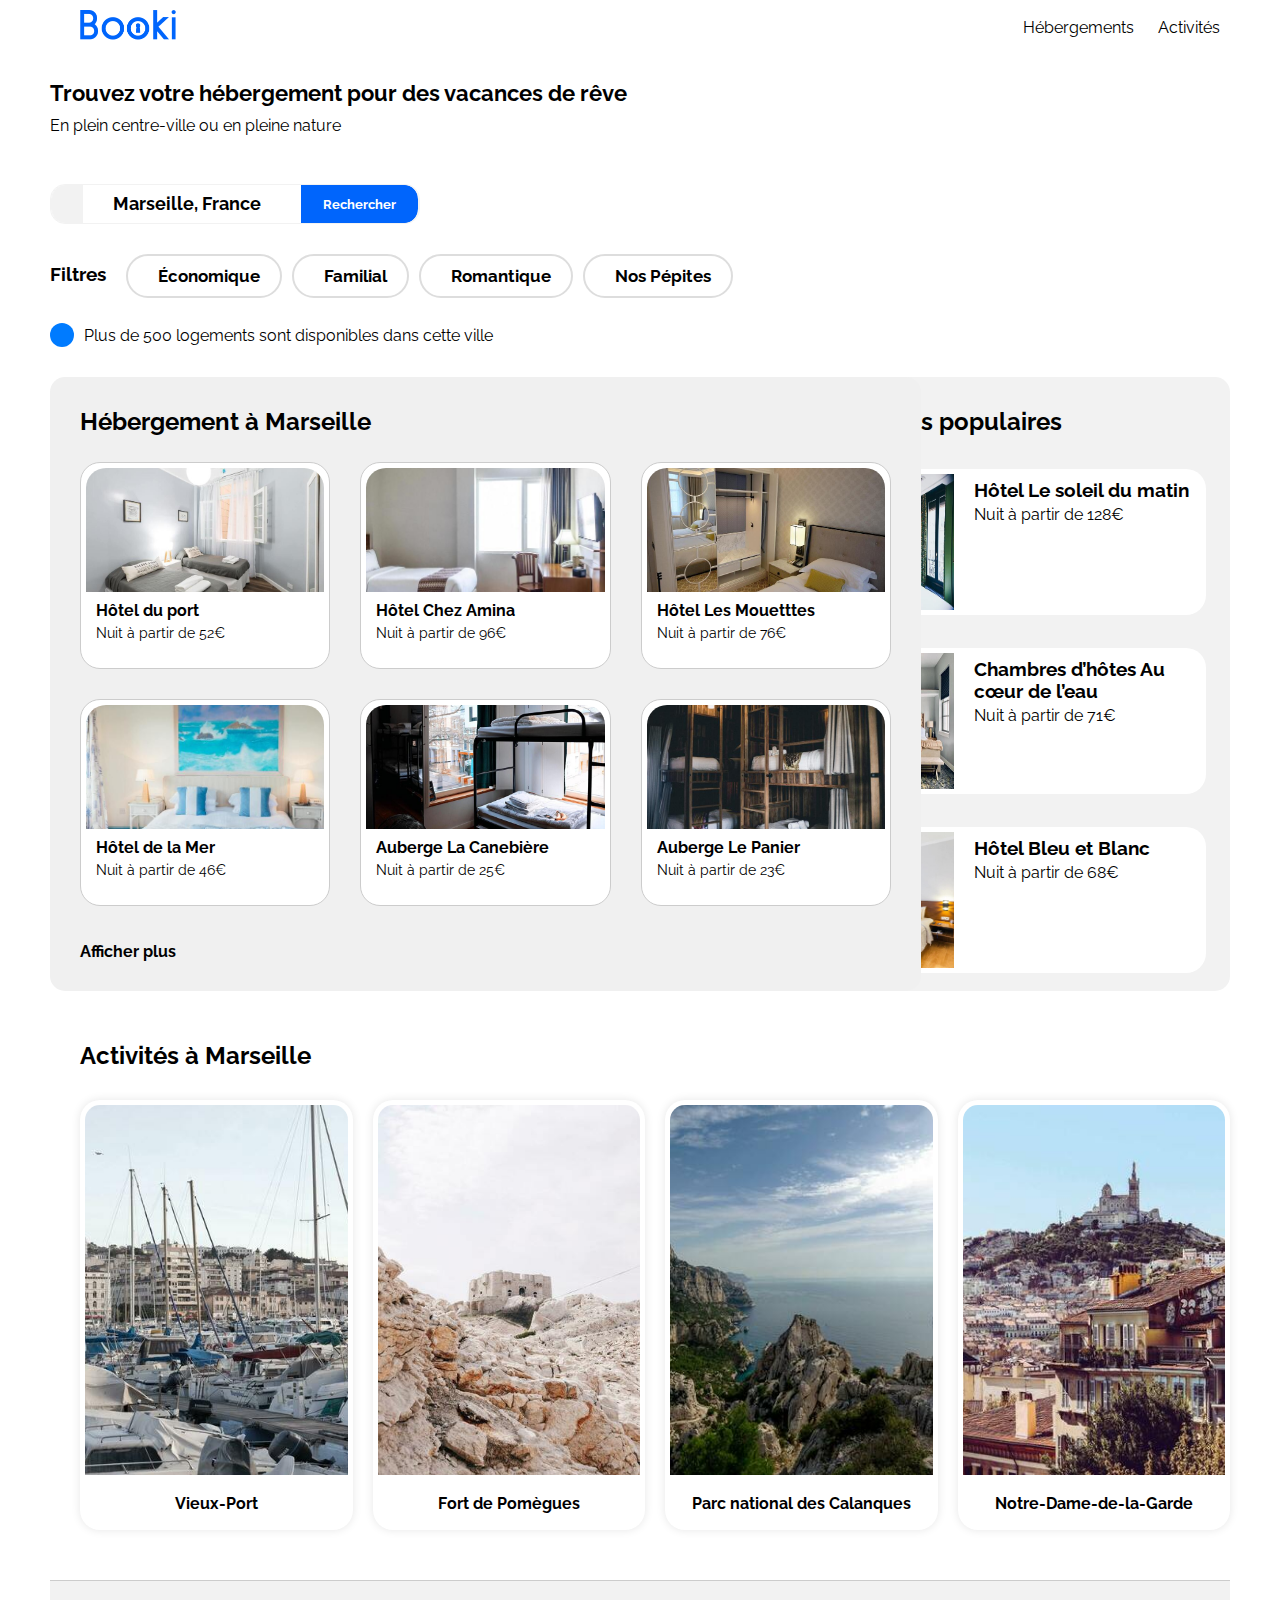
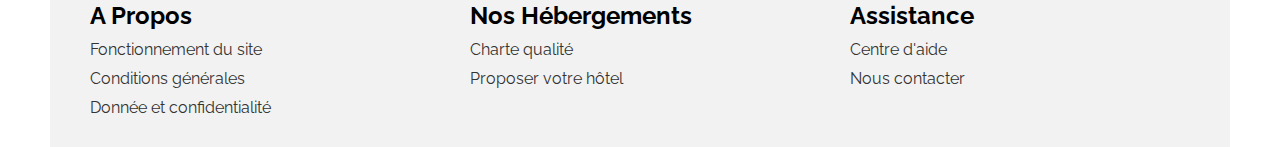
==== commit d5bbff4b: "Function Key petite modif dans le css" ====
--- a/index.html
+++ b/index.html
@@ -12,6 +12,7 @@
         integrity="sha512-MV7K8+y+gLIBoVD59lQIYicR65iaqukzvf/nwasF0nqhPay5w/9lJmVM2hMDcnK1OnMGCdVK+iQrJ7lzPJQd1w=="
         crossorigin="anonymous" referrerpolicy="no-referrer" />
     <link rel="stylesheet" href="./css/style.css">
+    <link rel="stylesheet" href="css/Media queries.css">
 </head>
 
 <body>
@@ -78,7 +79,7 @@
                         <div class="grid-container-hebergements">
                             <article class="card-hebergement">
                                 <div class="hebergement-card">
-                                    <img src="./images/hebergements/Hôtel du port.jpg" alt="Image de la chambre d'hôtel montrant un lit">
+                                    <img src="./images/hebergements/Hôtel du port.jpg" alt="Hôtel du port">
                                     <div class="card-details">
                                         <h3 class="hotel-title">Hôtel du port</h3>
                                         <p class="price">Nuit à partir de 52€</p>
@@ -95,78 +96,78 @@
                             </article>
                             <article class="card-hebergement">
                                 <div class="hebergement-card">
-                                    <img src="./images/hebergements/Hôtel Chez Amina.jpg" alt="Image de la chambre d'hôtel montrant un lit">
+                                    <img src="./images/hebergements/Hôtel Chez Amina.jpg" alt="Hôtel Chez Amina">
                                     <div class="card-details">
                                         <h3 class="hotel-title">Hôtel Chez Amina</h3>
-                                        <p class="price">Nuit à partir de 52€</p>
-                                    </div>
-                                    <div class="card-rating">
-                                        <i class="fa-xs fa-solid fa-star" aria-hidden="true"></i>
-                                        <i class="fa-xs fa-solid fa-star" aria-hidden="true"></i>
-                                        <i class="fa-xs fa-solid fa-star" aria-hidden="true"></i>
-                                        <i class="fa-xs fa-solid fa-star" aria-hidden="true"></i>
-                                        <i class="fa-xs fa-solid fa-star neutral-star" aria-hidden="true"></i>
-                                        <span class="sr-only">Note de 4 sur 5</span>
-                                    </div>
-                                </div>
-                            </article>
-                            <article class="card-hebergement">
-                                <div class="hebergement-card">
-                                    <img src="./images/hebergements/Hôtel Les mouetttes.jpg" alt="Image de la chambre d'hôtel montrant un lit">
+                                        <p class="price">Nuit à partir de 96€</p>
+                                    </div>
+                                    <div class="card-rating">
+                                        <i class="fa-xs fa-solid fa-star" aria-hidden="true"></i>
+                                        <i class="fa-xs fa-solid fa-star" aria-hidden="true"></i>
+                                        <i class="fa-xs fa-solid fa-star" aria-hidden="true"></i>
+                                        <i class="fa-xs fa-solid fa-star" aria-hidden="true"></i>
+                                        <i class="fa-xs fa-solid fa-star neutral-star" aria-hidden="true"></i>
+                                        <span class="sr-only">Note de 4 sur 5</span>
+                                    </div>
+                                </div>
+                            </article>
+                            <article class="card-hebergement">
+                                <div class="hebergement-card">
+                                    <img src="./images/hebergements/Hôtel Les mouetttes.jpg" alt="Hôtel Les Mouetttes">
                                     <div class="card-details">
                                         <h3 class="hotel-title">Hôtel Les Mouetttes</h3>
-                                        <p class="price">Nuit à partir de 52€</p>
-                                    </div>
-                                    <div class="card-rating">
-                                        <i class="fa-xs fa-solid fa-star" aria-hidden="true"></i>
-                                        <i class="fa-xs fa-solid fa-star" aria-hidden="true"></i>
-                                        <i class="fa-xs fa-solid fa-star" aria-hidden="true"></i>
-                                        <i class="fa-xs fa-solid fa-star" aria-hidden="true"></i>
-                                        <i class="fa-xs fa-solid fa-star neutral-star" aria-hidden="true"></i>
-                                        <span class="sr-only">Note de 4 sur 5</span>
-                                    </div>
-                                </div>
-                            </article>
-                            <article class="card-hebergement">
-                                <div class="hebergement-card">
-                                    <img src="./images/hebergements/Hôtel de la mer.jpg" alt="Image de la chambre d'hôtel montrant un lit">
+                                        <p class="price">Nuit à partir de 76€</p>
+                                    </div>
+                                    <div class="card-rating">
+                                        <i class="fa-xs fa-solid fa-star" aria-hidden="true"></i>
+                                        <i class="fa-xs fa-solid fa-star" aria-hidden="true"></i>
+                                        <i class="fa-xs fa-solid fa-star" aria-hidden="true"></i>
+                                        <i class="fa-xs fa-solid fa-star" aria-hidden="true"></i>
+                                        <i class="fa-xs fa-solid fa-star neutral-star" aria-hidden="true"></i>
+                                        <span class="sr-only">Note de 4 sur 5</span>
+                                    </div>
+                                </div>
+                            </article>
+                            <article class="card-hebergement">
+                                <div class="hebergement-card">
+                                    <img src="./images/hebergements/Hôtel de la mer.jpg" alt="Hôtel de la Mer">
                                     <div class="card-details">
                                         <h3 class="hotel-title">Hôtel de la Mer</h3>
-                                        <p class="price">Nuit à partir de 52€</p>
-                                    </div>
-                                    <div class="card-rating">
-                                        <i class="fa-xs fa-solid fa-star" aria-hidden="true"></i>
-                                        <i class="fa-xs fa-solid fa-star" aria-hidden="true"></i>
-                                        <i class="fa-xs fa-solid fa-star" aria-hidden="true"></i>
-                                        <i class="fa-xs fa-solid fa-star" aria-hidden="true"></i>
-                                        <i class="fa-xs fa-solid fa-star neutral-star" aria-hidden="true"></i>
-                                        <span class="sr-only">Note de 4 sur 5</span>
-                                    </div>
-                                </div>
-                            </article>
-                            <article class="card-hebergement">
-                                <div class="hebergement-card">
-                                    <img src="./images/hebergements/Auberge La Canebière.jpg" alt="Image de la chambre d'hôtel montrant un lit">
+                                        <p class="price">Nuit à partir de 46€</p>
+                                    </div>
+                                    <div class="card-rating">
+                                        <i class="fa-xs fa-solid fa-star" aria-hidden="true"></i>
+                                        <i class="fa-xs fa-solid fa-star" aria-hidden="true"></i>
+                                        <i class="fa-xs fa-solid fa-star" aria-hidden="true"></i>
+                                        <i class="fa-xs fa-solid fa-star" aria-hidden="true"></i>
+                                        <i class="fa-xs fa-solid fa-star neutral-star" aria-hidden="true"></i>
+                                        <span class="sr-only">Note de 4 sur 5</span>
+                                    </div>
+                                </div>
+                            </article>
+                            <article class="card-hebergement">
+                                <div class="hebergement-card">
+                                    <img src="./images/hebergements/Auberge La Canebière.jpg" alt="Auberge La Canebière">
                                     <div class="card-details">
                                         <h3 class="hotel-title">Auberge La Canebière</h3>
-                                        <p class="price">Nuit à partir de 52€</p>
-                                    </div>
-                                    <div class="card-rating">
-                                        <i class="fa-xs fa-solid fa-star" aria-hidden="true"></i>
-                                        <i class="fa-xs fa-solid fa-star" aria-hidden="true"></i>
-                                        <i class="fa-xs fa-solid fa-star" aria-hidden="true"></i>
-                                        <i class="fa-xs fa-solid fa-star" aria-hidden="true"></i>
-                                        <i class="fa-xs fa-solid fa-star neutral-star" aria-hidden="true"></i>
-                                        <span class="sr-only">Note de 4 sur 5</span>
-                                    </div>
-                                </div>
-                            </article>
-                            <article class="card-hebergement">
-                                <div class="hebergement-card">
-                                    <img src="./images/hebergements/Auberge Le Panier.jpg" alt="Image de la chambre d'hôtel montrant un lit">
+                                        <p class="price">Nuit à partir de 25€</p>
+                                    </div>
+                                    <div class="card-rating">
+                                        <i class="fa-xs fa-solid fa-star" aria-hidden="true"></i>
+                                        <i class="fa-xs fa-solid fa-star" aria-hidden="true"></i>
+                                        <i class="fa-xs fa-solid fa-star" aria-hidden="true"></i>
+                                        <i class="fa-xs fa-solid fa-star" aria-hidden="true"></i>
+                                        <i class="fa-xs fa-solid fa-star neutral-star" aria-hidden="true"></i>
+                                        <span class="sr-only">Note de 4 sur 5</span>
+                                    </div>
+                                </div>
+                            </article>
+                            <article class="card-hebergement">
+                                <div class="hebergement-card">
+                                    <img src="./images/hebergements/Auberge Le Panier.jpg" alt="Auberge Le Panier">
                                     <div class="card-details">
                                         <h3 class="hotel-title">Auberge Le Panier</h3>
-                                        <p class="price">Nuit à partir de 52€</p>
+                                        <p class="price">Nuit à partir de 23€</p>
                                     </div>
                                     <div class="card-rating">
                                         <i class="fa-xs fa-solid fa-star" aria-hidden="true"></i>
@@ -191,7 +192,7 @@
                     <div class="populaires-cards">
                         <a href="#">
                             <article class="card">
-                                <img src="./images/hebergements/Hotel Le soleil du matin.jpg" alt="Image de la chambre d'hôtel montrant un lit">
+                                <img src="./images/hebergements/Hotel Le soleil du matin.jpg" alt="Hôtel Le Soleil du Matin">
                                 <div class="card-content">
                                     <div class="card-txt">
                                         <h3 class="card-title">Hôtel Le soleil du matin</h3>
@@ -210,7 +211,7 @@
                         </a>
                         <a href="#">
                             <article class="card">
-                                <img src="./images/hebergements/Chambre d'hôte Au coeur de l'eau.jpg" alt="Image de la chambre d'hôtel montrant un lit">
+                                <img src="./images/hebergements/Chambre d'hôte Au coeur de l'eau.jpg" alt="Chambre d'Hôte Au Coeur de l'Eau">
                                 <div class="card-content">
                                     <div class="card-txt">
                                         <h3 class="card-title">Chambres d’hôtes Au cœur de l’eau</h3>
@@ -229,7 +230,7 @@
                         </a>
                         <a href="#">
                             <article class="card">
-                                <img src="./images/hebergements/Hôtel Bleu et Blanc.jpg" alt="Image de la chambre d'hôtel montrant un lit">
+                                <img src="./images/hebergements/Hôtel Bleu et Blanc.jpg" alt="Hôtel Bleu et Blanc">
                                 <div class="card-content">
                                     <div class="card-txt">
                                         <h3 class="card-title">Hôtel Bleu et Blanc</h3>
--- a/css/style.css
+++ b/css/style.css
@@ -9,7 +9,6 @@
   /* Styles pour le header */
   header {
     background-color: #ffffff; /* Couleur de fond du header */
-    color: white; /* Couleur du texte */
     padding: 10px; /* Espacement interne */
     display: flex; /* Utilise Flexbox pour aligner les éléments */
     justify-content: space-between; /* Alignement des éléments sur les côtés */
@@ -122,19 +121,28 @@
     font-size: 16px;
 }
 
+.barre-recherche input::placeholder {
+    color: black; /* Couleur du texte du placeholder */
+    font-weight: bold;
+    font-size: 18px;
+    padding-left: 20px;
+}
+
 /* Style du bouton de recherche */
 .barre-recherche button[type="submit"] {
     background-color: #0065FC; /* Couleur de fond bleue */
     color: white; /* Couleur du texte blanc */
-    border: none;
+    border: 2px solid #0065FC;
     padding: 10px 20px;
     cursor: pointer;
     border-radius: 0 15px 15px 0; /* Arrondi seulement sur le côté droit */
+    font-weight: bold;
 }
 
 /* Style lorsque le bouton est survolé */
 .barre-recherche button[type="submit"]:hover {
     background-color: darkblue; /* Changer la couleur de fond au survol */
+    border: 2px solid darkblue;
 }
 
 /* Filtres */
@@ -142,6 +150,10 @@
 .container-filtres {
     display: flex; /* Utilisation de flexbox pour aligner les éléments */
     align-items: center; /* Aligner les éléments verticalement */
+}
+
+.container-filtres i {
+    padding-right: 10px;
 }
 
 .Filtres {
@@ -200,6 +212,7 @@
 
 .bouton-economique:hover {
     background-color: #deebff;
+    transform: translateY(-5px);
 }
 
 .bouton-Familial {
@@ -210,6 +223,7 @@
 
 .bouton-Familial:hover {
     background-color: #deebff;
+    transform: translateY(-5px);
 }
 
 .bouton-Romantique {
@@ -220,6 +234,7 @@
 
 .bouton-Romantique:hover {
     background-color: #deebff;
+    transform: translateY(-5px);
 }
 
 .bouton-Nos-Pépites {
@@ -230,6 +245,7 @@
 
 .bouton-Nos-Pépites:hover {
     background-color: #deebff;
+    transform: translateY(-5px);
 }
 
 /* ICONE INFO ET TEXTE */
@@ -381,7 +397,6 @@
     padding: 0; /* Pas de rembourrage */
     margin: 0px; /* Marge négative pour cacher l'élément */
     overflow: hidden; /* Cache tout contenu débordant */
-    clip: rect(0, 0, 0, 0); /* Cache l'élément */
     white-space: nowrap; /* Empêche les retours à la ligne */
     border: 0; /* Pas de bordure */
 }
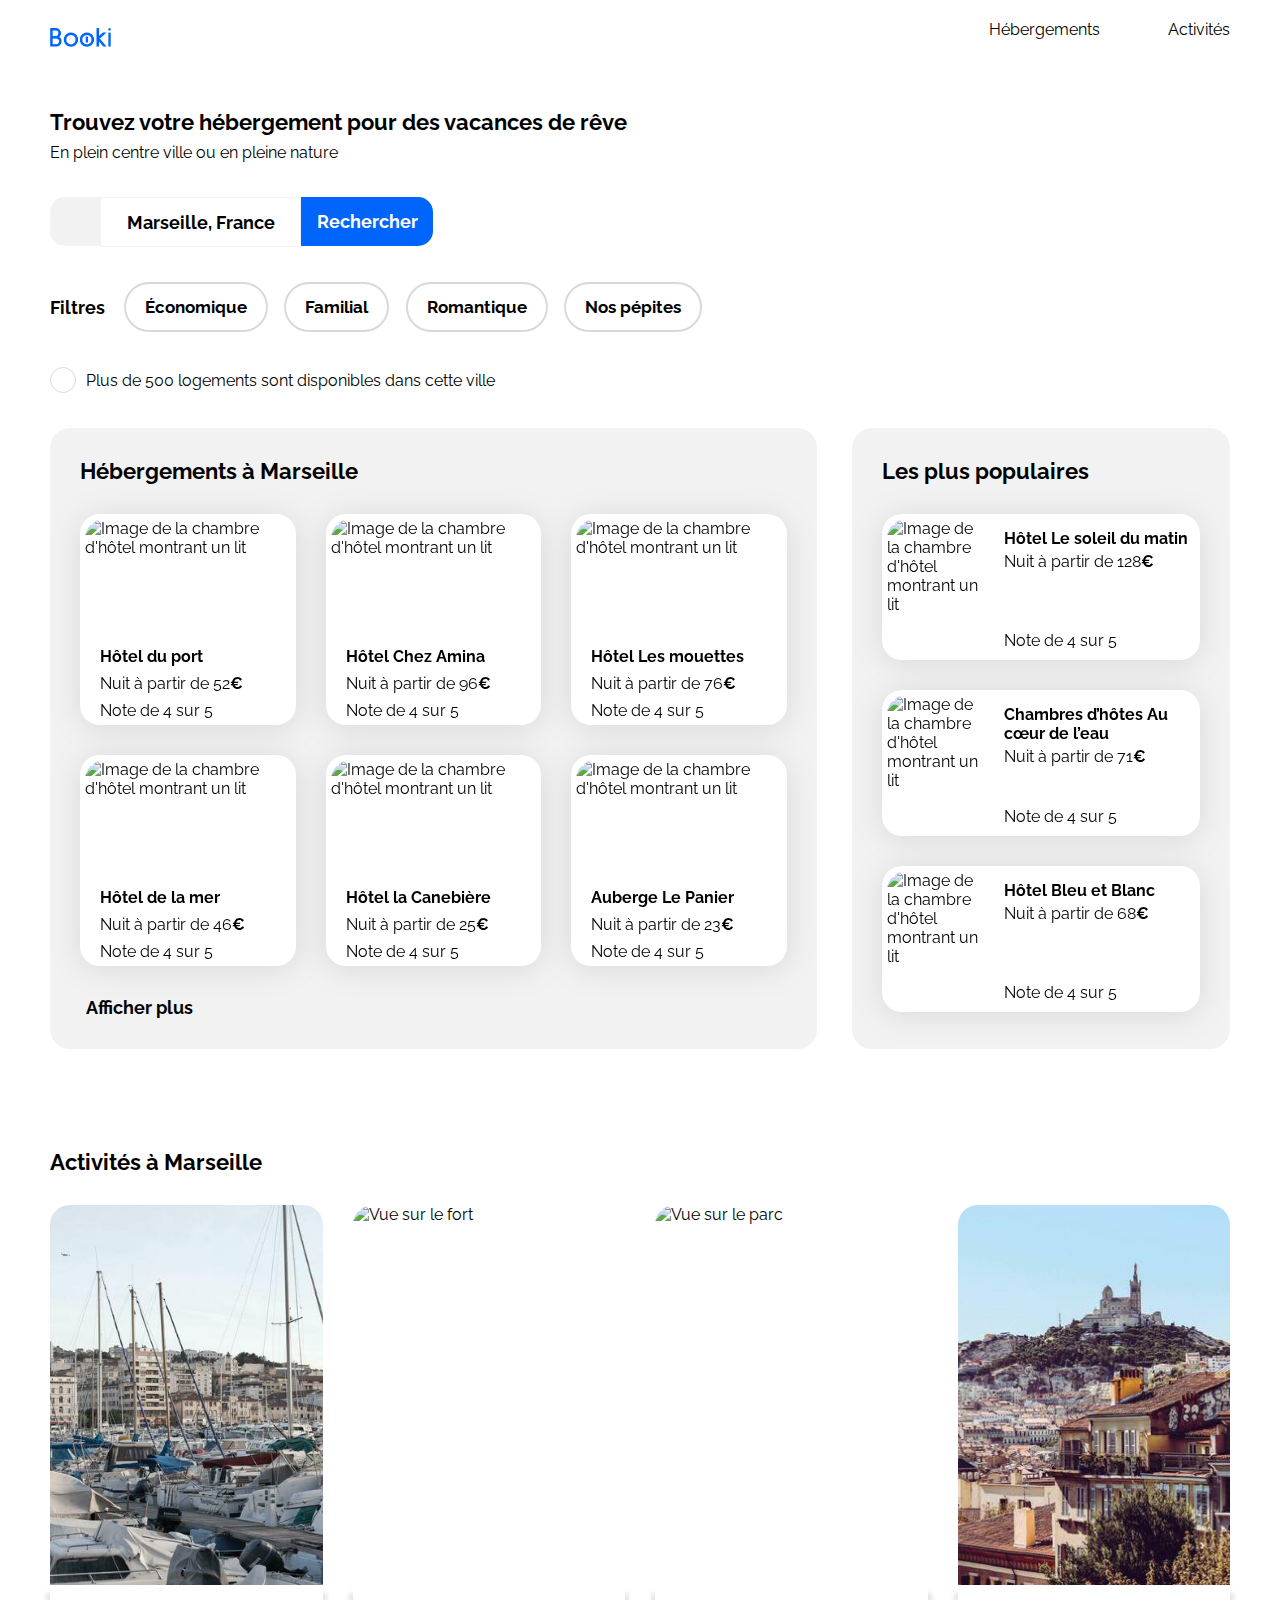
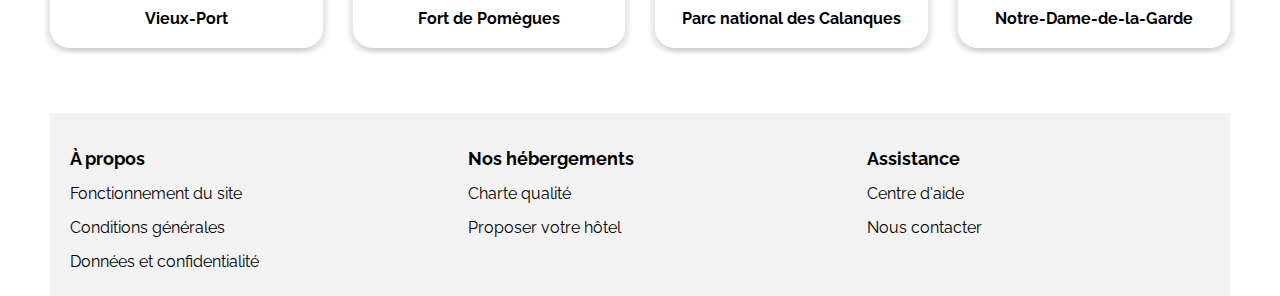
==== commit 6425f6c5: "remodelage complet du html et css, reste le bouton recherche a dadapter avec le responsive" ====
--- a/index.html
+++ b/index.html
@@ -5,6 +5,7 @@
     <meta charset="UTF-8">
     <meta name="viewport" content="width=device-width, initial-scale=1.0">
     <title>Booki</title>
+    <link rel="icon" type="image/png" href="images/letter-b.png">
     <link rel="preconnect" href="https://fonts.googleapis.com">
     <link rel="preconnect" href="https://fonts.gstatic.com" crossorigin>
     <link href="https://fonts.googleapis.com/css2?family=Raleway:wght@400;500;700&display=swap" rel="stylesheet">
@@ -12,187 +13,207 @@
         integrity="sha512-MV7K8+y+gLIBoVD59lQIYicR65iaqukzvf/nwasF0nqhPay5w/9lJmVM2hMDcnK1OnMGCdVK+iQrJ7lzPJQd1w=="
         crossorigin="anonymous" referrerpolicy="no-referrer" />
     <link rel="stylesheet" href="./css/style.css">
-    <link rel="stylesheet" href="css/Media queries.css">
+    <link rel="stylesheet" href="./css/header.css">
+    <link rel="stylesheet" href="./css/recherche.css">
+    <link rel="stylesheet" href="./css/filtres.css">
+    <link rel="stylesheet" href="./css/icone_info.css">
+    <link rel="stylesheet" href="./css/hebergement_populaire.css">
+    <link rel="stylesheet" href="./css/activite.css">
+    <link rel="stylesheet" href="./css/footer.css">
 </head>
 
 <body>
     <div class="main-container">
-            <header>
-                <a href="index.html" class="lien-icone">
-                    <img src="images/logo/Booki.png" alt="Logo Booki">
-                </a>
-                <nav class="header-right">
-                    <a href="#ancre-hebergements">Hébergements</a>
-                    <a href="#ancre-activites">Activités</a>
-                </nav>
-                
-            </header>
+        <header>
+            <a href="#">
+                <img class="logo-container" src="images/logo/Booki.png" alt="Logo du site">
+            </a>
+            <nav class="menu-container">
+                <ul class="liste_nav">
+                    <li><a href="#ancre-hebergements">Hébergements</a></li>
+                    <li><a href="#ancre-activites">Activités</a></li>
+                </ul>
+            </nav>
+        </header>
+
         <main>
-
-            <div class="texte-accroche">
-                <h1  class="text-trouver-hebergement">Trouvez votre hébergement pour des vacances de rêve</h1>
-                <p class="plein-centre">En plein centre-ville ou en pleine nature</p>
-            </div>
-            <div class="barre-recherche">    
-                <form action="#" class="barre-recherche">
-                    <div class="icon-container">
-                        <i class="fa-solid fa-location-dot"></i>
-                    </div>
-                    <input type="text" placeholder="Marseille, France" name="city">
-                    <button type="submit">Rechercher</button>
-                </form>
-            </div>
-
-            <!--filtres-->
-            <div class="container-filtres">
-                <h3 class="Filtres">Filtres</h3>
-                <a href="#" class="bouton-economique">
-                    <i class="fa-solid fa-money-bill-wave"></i>
-                    <span>Économique</span>
-                </a>
-                <a href="#" class="bouton-Familial">
-                    <i class="fa-solid fa-person"></i>
-                    <span>Familial</span>
-                </a>
-                <a href="#" class="bouton-Romantique">
-                    <i class="fa-solid fa-heart"></i>
-                    <span>Romantique</span>
-                </a>
-                <a href="#" class="bouton-Nos-Pépites">
-                    <i class="fa-solid fa-fire"></i>
-                    <span>Nos Pépites</span>
-                </a>
-            </div>
-            <!--info_circle+text-->
-            <div class="containercircle">                
-                <div class="info-circle">
-                    <i class="fas fa-info-circle info-icon"></i>
-                </div>
-                <p class="text-500-logement">Plus de 500 logements sont disponibles dans cette ville</p>
-            </div>
-         
-            <div class="hebergements-and-populaires"> 
-                <!--cards hebergement-->
-                <section class="hebergements" id="ancre-hebergement" >
-                    <div class="background-hebergement">
-                        <h2 class="hebergements-title">Hébergement à Marseille</h2>
-                        <div class="grid-container-hebergements">
-                            <article class="card-hebergement">
-                                <div class="hebergement-card">
-                                    <img src="./images/hebergements/Hôtel du port.jpg" alt="Hôtel du port">
-                                    <div class="card-details">
-                                        <h3 class="hotel-title">Hôtel du port</h3>
-                                        <p class="price">Nuit à partir de 52€</p>
-                                    </div>
-                                    <div class="card-rating">
-                                      <i class="fa-xs fa-solid fa-star" aria-hidden="true"></i>
-                                      <i class="fa-xs fa-solid fa-star" aria-hidden="true"></i>
-                                      <i class="fa-xs fa-solid fa-star" aria-hidden="true"></i>
-                                      <i class="fa-xs fa-solid fa-star" aria-hidden="true"></i>
-                                      <i class="fa-xs fa-solid fa-star neutral-star" aria-hidden="true"></i>
-                                      <span class="sr-only">Note de 4 sur 5</span>
-                                    </div>
-                                </div>
-                            </article>
-                            <article class="card-hebergement">
-                                <div class="hebergement-card">
-                                    <img src="./images/hebergements/Hôtel Chez Amina.jpg" alt="Hôtel Chez Amina">
-                                    <div class="card-details">
-                                        <h3 class="hotel-title">Hôtel Chez Amina</h3>
-                                        <p class="price">Nuit à partir de 96€</p>
-                                    </div>
-                                    <div class="card-rating">
-                                        <i class="fa-xs fa-solid fa-star" aria-hidden="true"></i>
-                                        <i class="fa-xs fa-solid fa-star" aria-hidden="true"></i>
-                                        <i class="fa-xs fa-solid fa-star" aria-hidden="true"></i>
-                                        <i class="fa-xs fa-solid fa-star" aria-hidden="true"></i>
-                                        <i class="fa-xs fa-solid fa-star neutral-star" aria-hidden="true"></i>
-                                        <span class="sr-only">Note de 4 sur 5</span>
-                                    </div>
-                                </div>
-                            </article>
-                            <article class="card-hebergement">
-                                <div class="hebergement-card">
-                                    <img src="./images/hebergements/Hôtel Les mouetttes.jpg" alt="Hôtel Les Mouetttes">
-                                    <div class="card-details">
-                                        <h3 class="hotel-title">Hôtel Les Mouetttes</h3>
-                                        <p class="price">Nuit à partir de 76€</p>
-                                    </div>
-                                    <div class="card-rating">
-                                        <i class="fa-xs fa-solid fa-star" aria-hidden="true"></i>
-                                        <i class="fa-xs fa-solid fa-star" aria-hidden="true"></i>
-                                        <i class="fa-xs fa-solid fa-star" aria-hidden="true"></i>
-                                        <i class="fa-xs fa-solid fa-star" aria-hidden="true"></i>
-                                        <i class="fa-xs fa-solid fa-star neutral-star" aria-hidden="true"></i>
-                                        <span class="sr-only">Note de 4 sur 5</span>
-                                    </div>
-                                </div>
-                            </article>
-                            <article class="card-hebergement">
-                                <div class="hebergement-card">
-                                    <img src="./images/hebergements/Hôtel de la mer.jpg" alt="Hôtel de la Mer">
-                                    <div class="card-details">
-                                        <h3 class="hotel-title">Hôtel de la Mer</h3>
-                                        <p class="price">Nuit à partir de 46€</p>
-                                    </div>
-                                    <div class="card-rating">
-                                        <i class="fa-xs fa-solid fa-star" aria-hidden="true"></i>
-                                        <i class="fa-xs fa-solid fa-star" aria-hidden="true"></i>
-                                        <i class="fa-xs fa-solid fa-star" aria-hidden="true"></i>
-                                        <i class="fa-xs fa-solid fa-star" aria-hidden="true"></i>
-                                        <i class="fa-xs fa-solid fa-star neutral-star" aria-hidden="true"></i>
-                                        <span class="sr-only">Note de 4 sur 5</span>
-                                    </div>
-                                </div>
-                            </article>
-                            <article class="card-hebergement">
-                                <div class="hebergement-card">
-                                    <img src="./images/hebergements/Auberge La Canebière.jpg" alt="Auberge La Canebière">
-                                    <div class="card-details">
-                                        <h3 class="hotel-title">Auberge La Canebière</h3>
-                                        <p class="price">Nuit à partir de 25€</p>
-                                    </div>
-                                    <div class="card-rating">
-                                        <i class="fa-xs fa-solid fa-star" aria-hidden="true"></i>
-                                        <i class="fa-xs fa-solid fa-star" aria-hidden="true"></i>
-                                        <i class="fa-xs fa-solid fa-star" aria-hidden="true"></i>
-                                        <i class="fa-xs fa-solid fa-star" aria-hidden="true"></i>
-                                        <i class="fa-xs fa-solid fa-star neutral-star" aria-hidden="true"></i>
-                                        <span class="sr-only">Note de 4 sur 5</span>
-                                    </div>
-                                </div>
-                            </article>
-                            <article class="card-hebergement">
-                                <div class="hebergement-card">
-                                    <img src="./images/hebergements/Auberge Le Panier.jpg" alt="Auberge Le Panier">
-                                    <div class="card-details">
-                                        <h3 class="hotel-title">Auberge Le Panier</h3>
-                                        <p class="price">Nuit à partir de 23€</p>
-                                    </div>
-                                    <div class="card-rating">
-                                        <i class="fa-xs fa-solid fa-star" aria-hidden="true"></i>
-                                        <i class="fa-xs fa-solid fa-star" aria-hidden="true"></i>
-                                        <i class="fa-xs fa-solid fa-star" aria-hidden="true"></i>
-                                        <i class="fa-xs fa-solid fa-star" aria-hidden="true"></i>
-                                        <i class="fa-xs fa-solid fa-star neutral-star" aria-hidden="true"></i>
-                                        <span class="sr-only">Note de 4 sur 5</span>
-                                    </div>
-                                </div>
-                            </article>
-                        </div>
-                        <a href="#" class="footer">Afficher plus</a>
-                    </div>                    
+            <section class="parametres-recherche">
+                <div class="promesse">
+                    <h1>Trouvez votre hébergement pour des vacances de rêve</h1>
+                    <p>En plein centre ville ou en pleine nature</p>
+                </div>
+                <div class="formulaire-de-recherche">
+                    <form class="formulaire">
+                        <div class="formulaire-recherche">
+                            <i class="fa-solid fa-location-dot"></i>
+                            <input type="text" name="localisation" id="localisation" placeholder="Marseille, France">
+                            <input type="button" name="bouton-rechercher" id="bouton-rechercher" value="Rechercher">
+                            <button type="button" name="bouton-rechercher-mobile" id="bouton-rechercher-mobile" value="Rechercher">
+                                <i class="fa-solid fa-magnifying-glass"></i>
+                            </button>
+                        </div>
+                    </form>
+                </div>
+                <div class="filtres">
+                    <div class="element-filtre-1">Filtres
+                    </div>
+                    <div class="barre-filtres">
+                        <button type="button" name="filtre-economique" id="filtre-economique">
+                            <i class="fa-solid fa-money-bill-wave"></i> Économique</button>
+                        <button type="button" name="filtre-familial" id="filtre-familial">
+                            <i class="fa-solid fa-person"></i> Familial</button>
+                        <button type="button" name="filtre-romantique" id="filtre-romantique">
+                            <i class="fa-solid fa-heart"></i> Romantique</button>
+                        <button type="button" name="filtre-nos-pepites" id="filtre-nos-pepites">
+                            <i class="fa-solid fa-fire"></i> Nos pépites</button>
+                    </div>
+                </div>
+                <div class="barre-infos">
+                    <i class="fa-solid fa-info"></i>
+                    <div class="nbr-logements">Plus de 500 logements sont disponibles dans cette ville</div>
+                </div>
+            </section>
+
+            <div class="hebergements-and-populaires">
+                <section class="hebergements" id="ancre-hebergements">
+                    <div class="hebergements-title">
+                        <h2 class="section-title">Hébergements à Marseille</h2>
+                    </div>
+                    <div class="hebergements-cards">
+                        <a href="#">
+                            <article class="card">
+                                <img src="./images/hebergements/Hôtel_du_port.jpg"
+                                    alt="Image de la chambre d'hôtel montrant un lit">
+                                <div class="card-content">
+                                    <div class="card-txt">
+                                        <h3 class="card-title">Hôtel du port</h3>
+                                        <p class="card-subtitle">Nuit à partir de 52<span class="euro">€</span></p>
+                                    </div>
+                                    <div class="card-rating">
+                                        <i class="fa-xs fa-solid fa-star" aria-hidden="true"></i>
+                                        <i class="fa-xs fa-solid fa-star" aria-hidden="true"></i>
+                                        <i class="fa-xs fa-solid fa-star" aria-hidden="true"></i>
+                                        <i class="fa-xs fa-solid fa-star" aria-hidden="true"></i>
+                                        <i class="fa-xs fa-solid fa-star neutral-star" aria-hidden="true"></i>
+                                        <span class="sr-only">Note de 4 sur 5</span>
+                                    </div>
+                                </div>
+                            </article>
+                        </a>
+                        <a href="#">
+                            <article class="card">
+                                <img src="./images/hebergements/Hôtel_Chez_Amina.jpg"
+                                    alt="Image de la chambre d'hôtel montrant un lit">
+                                <div class="card-content">
+                                    <div class="card-txt">
+                                        <h3 class="card-title">Hôtel Chez Amina</h3>
+                                        <p class="card-subtitle">Nuit à partir de 96<span class="euro">€</span></p>
+                                    </div>
+                                    <div class="card-rating">
+                                        <i class="fa-xs fa-solid fa-star" aria-hidden="true"></i>
+                                        <i class="fa-xs fa-solid fa-star" aria-hidden="true"></i>
+                                        <i class="fa-xs fa-solid fa-star" aria-hidden="true"></i>
+                                        <i class="fa-xs fa-solid fa-star" aria-hidden="true"></i>
+                                        <i class="fa-xs fa-solid fa-star neutral-star" aria-hidden="true"></i>
+                                        <span class="sr-only">Note de 4 sur 5</span>
+                                    </div>
+                                </div>
+                            </article>
+                        </a>
+                        <a href="#">
+                            <article class="card">
+                                <img src="./images/hebergements/Hôtel_Les_mouetttes.jpg"
+                                    alt="Image de la chambre d'hôtel montrant un lit">
+                                <div class="card-content">
+                                    <div class="card-txt">
+                                        <h3 class="card-title">Hôtel Les mouettes</h3>
+                                        <p class="card-subtitle">Nuit à partir de 76<span class="euro">€</span></p>
+                                    </div>
+                                    <div class="card-rating">
+                                        <i class="fa-xs fa-solid fa-star" aria-hidden="true"></i>
+                                        <i class="fa-xs fa-solid fa-star" aria-hidden="true"></i>
+                                        <i class="fa-xs fa-solid fa-star" aria-hidden="true"></i>
+                                        <i class="fa-xs fa-solid fa-star" aria-hidden="true"></i>
+                                        <i class="fa-xs fa-solid fa-star neutral-star" aria-hidden="true"></i>
+                                        <span class="sr-only">Note de 4 sur 5</span>
+                                    </div>
+                                </div>
+                            </article>
+                        </a>
+                        <a href="#">
+                            <article class="card">
+                                <img src="./images/hebergements/Hôtel_de_la_mer.jpg"
+                                    alt="Image de la chambre d'hôtel montrant un lit">
+                                <div class="card-content">
+                                    <div class="card-txt">
+                                        <h3 class="card-title">Hôtel de la mer</h3>
+                                        <p class="card-subtitle">Nuit à partir de 46<span class="euro">€</span></p>
+                                    </div>
+                                    <div class="card-rating">
+                                        <i class="fa-xs fa-solid fa-star" aria-hidden="true"></i>
+                                        <i class="fa-xs fa-solid fa-star" aria-hidden="true"></i>
+                                        <i class="fa-xs fa-solid fa-star" aria-hidden="true"></i>
+                                        <i class="fa-xs fa-solid fa-star" aria-hidden="true"></i>
+                                        <i class="fa-xs fa-solid fa-star neutral-star" aria-hidden="true"></i>
+                                        <span class="sr-only">Note de 4 sur 5</span>
+                                    </div>
+                                </div>
+                            </article>
+                        </a>
+                        <a href="#">
+                            <article class="card">
+                                <img src="./images/hebergements/Auberge_La_Canebière.jpg"
+                                    alt="Image de la chambre d'hôtel montrant un lit">
+                                <div class="card-content">
+                                    <div class="card-txt">
+                                        <h3 class="card-title">Hôtel la Canebière</h3>
+                                        <p class="card-subtitle">Nuit à partir de 25<span class="euro">€</span></p>
+                                    </div>
+                                    <div class="card-rating">
+                                        <i class="fa-xs fa-solid fa-star" aria-hidden="true"></i>
+                                        <i class="fa-xs fa-solid fa-star" aria-hidden="true"></i>
+                                        <i class="fa-xs fa-solid fa-star" aria-hidden="true"></i>
+                                        <i class="fa-xs fa-solid fa-star" aria-hidden="true"></i>
+                                        <i class="fa-xs fa-solid fa-star neutral-star" aria-hidden="true"></i>
+                                        <span class="sr-only">Note de 4 sur 5</span>
+                                    </div>
+                                </div>
+                            </article>
+                        </a>
+                        <a href="#">
+                            <article class="card">
+                                <img src="./images/hebergements/Auberge_Le_Panier.jpg"
+                                    alt="Image de la chambre d'hôtel montrant un lit">
+                                <div class="card-content">
+                                    <div class="card-txt">
+                                        <h3 class="card-title">Auberge Le Panier</h3>
+                                        <p class="card-subtitle">Nuit à partir de 23<span class="euro">€</span></p>
+                                    </div>
+                                    <div class="card-rating">
+                                        <i class="fa-xs fa-solid fa-star" aria-hidden="true"></i>
+                                        <i class="fa-xs fa-solid fa-star" aria-hidden="true"></i>
+                                        <i class="fa-xs fa-solid fa-star" aria-hidden="true"></i>
+                                        <i class="fa-xs fa-solid fa-star" aria-hidden="true"></i>
+                                        <i class="fa-xs fa-solid fa-star neutral-star" aria-hidden="true"></i>
+                                        <span class="sr-only">Note de 4 sur 5</span>
+                                    </div>
+                                </div>
+                            </article>
+                        </a>
+                    </div>
+                    <button type="button" name="bouton-afficher-plus" class="bouton-afficher-plus">Afficher
+                        plus</button>
                 </section>
-                <!--cards populaires-->
-                <section class="background-populaires">
+                <section class="populaires">
                     <div class="populaires-title">
                         <h2 class="section-title">Les plus populaires</h2>
-                        <a href="#" class="fa-solid fa-chart-line" aria-hidden="true"></a>
+                        <i class="fa-solid fa-chart-line" aria-hidden="true"></i>
                     </div>
                     <div class="populaires-cards">
                         <a href="#">
                             <article class="card">
-                                <img src="./images/hebergements/Hotel Le soleil du matin.jpg" alt="Hôtel Le Soleil du Matin">
+                                <img src="./images/hebergements/Hotel_Le_soleil_du_matin.jpg"
+                                    alt="Image de la chambre d'hôtel montrant un lit">
                                 <div class="card-content">
                                     <div class="card-txt">
                                         <h3 class="card-title">Hôtel Le soleil du matin</h3>
@@ -211,7 +232,8 @@
                         </a>
                         <a href="#">
                             <article class="card">
-                                <img src="./images/hebergements/Chambre d'hôte Au coeur de l'eau.jpg" alt="Chambre d'Hôte Au Coeur de l'Eau">
+                                <img src="./images/hebergements/Chambre_d'hôte_Au_coeur_de_l'eau.jpg"
+                                    alt="Image de la chambre d'hôtel montrant un lit">
                                 <div class="card-content">
                                     <div class="card-txt">
                                         <h3 class="card-title">Chambres d’hôtes Au cœur de l’eau</h3>
@@ -230,7 +252,8 @@
                         </a>
                         <a href="#">
                             <article class="card">
-                                <img src="./images/hebergements/Hôtel Bleu et Blanc.jpg" alt="Hôtel Bleu et Blanc">
+                                <img src="./images/hebergements/Hôtel_Bleu_et_Blanc.jpg"
+                                    alt="Image de la chambre d'hôtel montrant un lit">
                                 <div class="card-content">
                                     <div class="card-txt">
                                         <h3 class="card-title">Hôtel Bleu et Blanc</h3>
@@ -250,65 +273,62 @@
                     </div>
                 </section>
             </div>
-            <!--activité a Marseille-->
-            <div id="ancre-activites">
-                <h2 class="activites-titre">Activités à Marseille</h2>
-                <section class="activites-grid">
-                    <a href="#" class="activite-card">
-                        <img src="images/activites/Vieux-Port.jpg" alt="Photo Vieux-Port">
-                        <p>Vieux-Port</p>
+            <div class="activites">
+                <div class="activites-title">
+                    <h2 class="section-title" id="ancre-activites">Activités à Marseille</h2>
+                </div>
+                <div class="activites-cards">
+                    <a href="#">
+                        <img src="./images/activites/Vieux-Port.jpg" alt="Vue sur les bateaux">
+                        <div class="card-content">
+                            <h3 class="card-title">Vieux-Port</h3>
+                        </div>
                     </a>
-                    <a href="#" class="activite-card">
-                        <img src="images/activites/Fort de Pomègues.jpg" alt="Photo Fort de Pomègues">
-                        <p>Fort de Pomègues</p>
+                    <a href="#">
+                        <img src="./images/activites/Fort_de_Pomègues.jpg" alt="Vue sur le fort">
+                        <div class="card-content">
+                            <h3 class="card-title">Fort de Pomègues</h3>
+                        </div>
                     </a>
-                    <a href="#" class="activite-card">
-                        <img src="images/activites/Parc national des Calanques.jpg" alt="Photo Parc national des Calanques">
-                        <p>Parc national des Calanques</p>
+                    <a href="#">
+                        <img src="./images/activites/Parc_national_des_Calanques.jpg" alt="Vue sur le parc">
+                        <div class="card-content">
+                            <h3 class="card-title">Parc national des Calanques</h3>
+                        </div>
                     </a>
-                    <a href="#" class="activite-card">
-                        <img src="images/activites/Notre-Dame-de-la-Gardes.jpg" alt="Photo Notre-Dame-de-la-Garde">
-                        <p>Notre-Dame-de-la-Garde</p>
+                    <a href="#">
+                        <img src="./images/activites/Notre-Dame-de-la-Gardes.jpg" alt="Vue sur la cathédrale">
+                        <div class="card-content">
+                            <h3 class="card-title">Notre-Dame-de-la-Garde</h3>
+                        </div>
                     </a>
-                </section>
+                </div>
             </div>
         </main>
         <footer>
-            <div>
-                <h2>A Propos</h2>
-                <ul>
-                    <li>
-                        <a href="#">Fonctionnement du site</a>
-                    </li>
-                    <li>
-                        <a href="#">Conditions générales</a>
-                    </li>
-                    <li>
-                        <a href="#">Donnée et confidentialité</a>
-                    </li>
-                </ul>
-            </div>
-            <div>
-                <h2>Nos Hébergements</h2>
-                <ul>
-                    <li>
-                        <a href="#">Charte qualité</a>
-                    </li>
-                    <li>
-                        <a href="#">Proposer votre hôtel</a>
-                    </li>
-                 </ul>
-            </div>
-            <div>
-                <h2>Assistance</h2>
-                <ul>
-                    <li>
-                        <a href="#">Centre d'aide</a>
-                    </li>
-                    <li>
-                        <a href="#">Nous contacter</a>
-                    </li>
-                </ul>
+            <div class="liens-footer">
+                <div class="a-propos">
+                    <ul>
+                        <li class="titre">À propos</li>
+                        <li><a href="">Fonctionnement du site</a></li>
+                        <li><a href="">Conditions générales</a></li>
+                        <li><a href="">Données et confidentialité</a></li>
+                    </ul>
+                </div>
+                <div class="nos-hebergements">
+                    <ul>
+                        <li class="titre">Nos hébergements</li>
+                        <li><a href="">Charte qualité</a></li>
+                        <li><a href="">Proposer votre hôtel</a></li>
+                    </ul>
+                </div>
+                <div class="assistance">
+                    <ul>
+                        <li class="titre">Assistance</li>
+                        <li><a href="">Centre d'aide</a></li>
+                        <li><a href="">Nous contacter</a></li>
+                    </ul>
+                </div>
             </div>
         </footer>
     </div>
--- a/css/style.css
+++ b/css/style.css
@@ -1,42 +1,6 @@
-/*****header*****/
 * {
-    margin: 0;
-    padding: 0;
-    box-sizing: border-box;
     font-family: 'Raleway', sans-serif;
-  }
-  
-  /* Styles pour le header */
-  header {
-    background-color: #ffffff; /* Couleur de fond du header */
-    padding: 10px; /* Espacement interne */
-    display: flex; /* Utilise Flexbox pour aligner les éléments */
-    justify-content: space-between; /* Alignement des éléments sur les côtés */
-    align-items: center; /* Centre les éléments verticalement */
-  }
-  
-  /* Styles pour les liens du header */
-  header a {
-    color: black; /* Couleur des liens */
-    text-decoration: none; /* Supprime les soulignements des liens */
-    margin-left: 20px; /* Espacement entre les liens */
-    }
-  
-  /* Styles pour les liens de droite */
-  .header-right {
-    margin-left: auto; /* Déplace les éléments vers la droite */
-  }
-  
-  .header-right a:hover{
-    color: #0065FC;
-    border-top: 2px solid #0065FC; /* Ajoute une bordure supérieure bleue de 5 pixels */
-    padding-top: 5px; /* Ajoute un espace en haut du contenu pour compenser la bordure */
-  }
-
-  img {
-    width: 50%;
-    height: auto;
-    border-top: none;
+    margin: 0px;
 }
 
 :root {
@@ -66,500 +30,60 @@
     text-decoration: none;
 }
 
-
-.text-trouver-hebergement {
+.section-title {
+    margin: 0;
     font-size: 22px;
-    padding-top: 26px;
-    padding-bottom: 10px;
 }
 
-.plein-centre {
-    font-size: 16px;
-    padding-bottom: 49px;
+.card {
+    background-color: white;
+    border-radius: 20px;
+    padding: 5px;
+    filter: drop-shadow(0px 3px 15px rgba(0, 0, 0, 0.1));
 }
 
-/* BARRE DE RECHERCHE */
-
-/* Style de la barre de recherche */
-.barre-recherche {
-    display: flex;
-    align-items: center;
-    width: 370px;
-    height: 40px;
-    border: 0.5px solid #f2f2f2;
-    border-radius: 15px;
-    overflow: hidden;
-    
+.card img {
+    object-fit: cover;
 }
 
-/* Style du conteneur d'icône */
-.icon-container {
-    width: 40px; /* Largeur du carré */
-    height: 40px; /* Hauteur du carré */
-    display: flex;
-    justify-content: center;
-    align-items: center;
-    background-color: #F2F2F2;
-}
-
-.icon-container .fa-location-dot {
-color: black;
-}
-
-/* Style de l'icône */
-.icon {
-    font-size: 20px;
-}
-
-
-
-/* Style de la zone de texte */
-.barre-recherche input[type="text"] {
-    flex: 1;
-    border: none;
-    padding: 10px;
+.card-title {
     font-size: 16px;
 }
 
-.barre-recherche input::placeholder {
-    color: black; /* Couleur du texte du placeholder */
-    font-weight: bold;
-    font-size: 18px;
-    padding-left: 20px;
-}
-
-/* Style du bouton de recherche */
-.barre-recherche button[type="submit"] {
-    background-color: #0065FC; /* Couleur de fond bleue */
-    color: white; /* Couleur du texte blanc */
-    border: 2px solid #0065FC;
-    padding: 10px 20px;
-    cursor: pointer;
-    border-radius: 0 15px 15px 0; /* Arrondi seulement sur le côté droit */
-    font-weight: bold;
-}
-
-/* Style lorsque le bouton est survolé */
-.barre-recherche button[type="submit"]:hover {
-    background-color: darkblue; /* Changer la couleur de fond au survol */
-    border: 2px solid darkblue;
-}
-
-/* Filtres */
-
-.container-filtres {
-    display: flex; /* Utilisation de flexbox pour aligner les éléments */
-    align-items: center; /* Aligner les éléments verticalement */
-}
-
-.container-filtres i {
-    padding-right: 10px;
-}
-
-.Filtres {
-    padding-top: 15px;
-}
-
-.bouton-economique {
-    border: 2px solid #ddd;
-    background-color: #fff;
-    border-radius: 25Px;
-    padding: 10px 20px; /* Ajustez les valeurs de padding pour agrandir le bouton */
-    font-size: 17px; /* Ajustez la taille de la police selon vos besoins */
-    font-weight: bold; /* Mettre le texte en gras */
-    margin-right: 10px;
-    margin-top: 30px;
-    margin-bottom: 10px;
-    display: flex;
-    margin-left: 20px;
-}
-
-.bouton-Familial {
-    border: 2px solid #ddd;
-    background-color: #fff;
-    border-radius: 25Px;
-    padding: 10px 20px; /* Ajustez les valeurs de padding pour agrandir le bouton */
-    font-size: 17px; /* Ajustez la taille de la police selon vos besoins */
-    font-weight: bold; /* Mettre le texte en gras */
-    margin-right: 10px;
-    margin-top: 30px;
-    margin-bottom: 10px;
-}
-
-.bouton-Romantique {
-    border: 2px solid #ddd;
-    background-color: #fff;
-    border-radius: 25Px;
-    padding: 10px 20px; /* Ajustez les valeurs de padding pour agrandir le bouton */
-    font-size: 17px; /* Ajustez la taille de la police selon vos besoins */
-    font-weight: bold; /* Mettre le texte en gras */
-    margin-right: 10px;
-    margin-top: 30px;
-    margin-bottom: 10px;
-}
-
-.bouton-Nos-Pépites {
-    border: 2px solid #ddd;
-    background-color: #fff;
-    border-radius: 25Px;
-    padding: 10px 20px; /* Ajustez les valeurs de padding pour agrandir le bouton */
-    font-size: 17px; /* Ajustez la taille de la police selon vos besoins */
-    font-weight: bold; /* Mettre le texte en gras */
-    margin-right: 10px;
-    margin-top: 30px;
-    margin-bottom: 10px;
-}
-
-.bouton-economique:hover {
-    background-color: #deebff;
-    transform: translateY(-5px);
-}
-
-.bouton-Familial {
-    border: 2px solid #ddd;
-    background-color: #fff;
-    border-radius: 25Px;
-}
-
-.bouton-Familial:hover {
-    background-color: #deebff;
-    transform: translateY(-5px);
-}
-
-.bouton-Romantique {
-    border: 2px solid #ddd;
-    background-color: #fff;
-    border-radius: 25Px;
-}
-
-.bouton-Romantique:hover {
-    background-color: #deebff;
-    transform: translateY(-5px);
-}
-
-.bouton-Nos-Pépites {
-    border: 2px solid #ddd;
-    background-color: #fff;
-    border-radius: 25Px;
-}
-
-.bouton-Nos-Pépites:hover {
-    background-color: #deebff;
-    transform: translateY(-5px);
-}
-
-/* ICONE INFO ET TEXTE */
-
-.containercircle {
-    display: flex;
-    align-items: center;
-    margin-top: 15px;
-}
-
-.info-circle {
-    display: inline-block;
-    width: 24px; /* Diamètre du cercle */
-    height: 24px; /* Diamètre du cercle */
-    border-radius: 50%; /* Pour créer un cercle */
-    background-color: #007bff; /* Couleur de fond du cercle */
-    text-align: center;
-    line-height: 27px; /* Centrage vertical */
-    color: white; /* Couleur de l'icône */
-}
- 
-.info-icon {
-    font-size: 20px; /* Taille de l'icône */
-}
-
-.text-500-logement{
-    color: black;
-    margin-left: 10px;
-}
-
-/*hebergement et populaire*/
-
-.hebergements-and-populaires {
-    margin-top: 30px;
-    display: flex;
-    justify-content: space-between;
-}
-
-.hebergement {
-    margin-right: 30px; /* Ajoute un espace de 10px entre les deux sections */
-}
-
-.populaires {
-    margin-left: 30px;
-    width: 429px; /* Largeur de la section des populaires */
-}
-
-/* CARDS HEBERGEMENTS */
-
-
-.background-hebergement {
-    border-radius: 15px;
-    width: 871px;
-    height: 614px;
-    background-color: #f0f0f0;
-    padding: 10px;
-    position: relative;
-    display: flex;
-    justify-content: center; /* Centrer horizontalement */
-    align-items: center; /* Centrer verticalement */
-}
-
-.hebergements-title {
-    position: absolute;
-    top: 30px;
-    left: 30px;
-    font-weight: bold;
-}
-
-.grid-container-hebergements {
-    display: grid;
-    grid-template-columns: repeat(3, 1fr);
-    grid-template-rows: repeat(2, 207.25px);
-    grid-gap: 30px;
-}
-
-/* Styles pour les cartes Hebergement*/
-
-.hebergements {
-    width: 65%;
-}
-.hebergements-card {
-    display: grid;
-    grid-template-columns: 1fr 1fr 1fr;
-    gap: 30px;
-    margin-top: 30px;
-}
-.hebergements img {
-    display: flex;
-    object-fit: cover;
-    width: 100%;
-    height: 124px;
-    border-radius: 20px 20px 0px 0px;
-    margin-bottom: 4px;
-}
-
-.card-hebergement {
-    width: 250.33px;
-    height: 207.25px;
-    background-color: #fff;
-    border: 1px solid #ccc;
-    border-radius: 20px;
-    cursor: pointer;
-    overflow: hidden;
-    padding: 5px;
-}
-
-.card-hebergement:hover {
-    transform: translateY(-5px);
-}
-
-.card-details {
-    padding: 5px;
-    margin-left: 5px;
-    background-color: #fff;
-}
-
-.hotel-title {
-    font-size: 16px;
-    margin-top: 0;
-    font-weight: bold;
-}
-
-.price {
-    font-size: 14px;
-    margin-top: 5px;
-    margin-bottom: 3px;
-}
-
-.card-rating {
-    margin-top: 5px;
-    margin-left:10px;
-    display: flex; /* Affiche les étoiles en ligne */
+.euro {
+    font-weight: 700;
 }
 
 .neutral-star {
-    color: #ccc; /* Couleur grise pour les étoiles neutres */
+    color: var(--main-bg-color)
 }
 
-.fa-xs {
-    font-size: 14px; /* Taille de police des étoiles */
-    margin-right: 3px; /* Espacement entre les étoiles */
+.promesse h1 {
+    margin-bottom: 8px;
+    margin-top: 30px;
+    font-size: 22px;
 }
 
-.sr-only {
-    position: absolute; /* Place l'élément hors de l'écran */
-    width: 1px; /* Largeur de 1 pixel */
-    height: 1px; /* Hauteur de 1 pixel */
-    padding: 0; /* Pas de rembourrage */
-    margin: 0px; /* Marge négative pour cacher l'élément */
-    overflow: hidden; /* Cache tout contenu débordant */
-    white-space: nowrap; /* Empêche les retours à la ligne */
-    border: 0; /* Pas de bordure */
+footer {
+    margin-top: 35px;
+    background-color: #F2F2F2;
+    padding-top: 20px;
 }
 
-.footer {
-    position: absolute;
-    bottom: 30px;
-    left: 30px;
-    cursor: pointer;
-    font-weight: bold
-}
+/* Small devices (phones, less than 768px) */
+@media screen and (max-width: 768px) {
 
-/****** Populaires ******/
+    
+    .liste_nav {
+        margin: 0;
+    }
 
-.background-populaires {
-    width: 429px; 
-    height: 614px;
-    background-color: #f2f2f2; /* Fond gris */
-    padding: 20px; /* Espacement à l'intérieur */
-    border-radius: 15px; /* Coins arrondis */
-}
-
-.card {
-    width: 369px; 
-    height: 146px;
-    background-color: #fff; /* Fond blanc */
-    border-radius: 20px; /* Coins arrondis */
-    overflow: hidden; /* Pour cacher le débordement de l'image */
-    display: flex; /* Pour aligner l'image et le texte */
-}
-
-.card:hover {
-    transform: translateY(-5px);
-}
-
-.populaires {
-    width: 32%;
-}
-
-.populaires-title {
-    display: flex;
-    justify-content: space-between;
-    align-items: center;
-    margin-top: 10px;
-    padding: -10px;
-}
-
-.populaires-cards .card {
-    display: flex;
-    margin-top: 33px;
-}
-
-.populaires-cards img {
-    width: 33%;
-    height: 14  gvv6px;
-    border-top-left-radius: 20px;
-    border-bottom-left-radius: 20px;
-    padding: 5px;
-}
-
-.populaires-cards .card-content {
-    width: 67%;
-    padding-left: 15px;
-    display: flex;
-    flex-direction: column;
-    justify-content: space-between;
-    box-sizing: border-box;
-}
-
-.populaires-cards .card-title {
-    margin-top: 10px;
-    margin-bottom: 4px;
-}
-
-.populaires-cards .card-subtitle {
-    margin: 0px;
-}
-
-.populaires-cards .card-rating {
-    margin-bottom: 20px;
-}
-
-/****** Activités ******/
-
-#ancre-activites section {
-    display: flex; /* Utilisation de flexbox */
-    gap: 20px; /* Espacement entre les cartes */
-    padding-left: 30px;
-}
-
-.activites-titre {
-    padding-top: 50px;
-    padding-left: 30px;
-    padding-bottom: 30px;
-}
-
-.activite-card {
-    width: 297.5px;
-    height: 430px;
-    background-color: #FFFFFF; /* Fond blanc */
-    text-align: center;
-    text-decoration: none;
-    color: inherit;
-    border-radius: 20px;
-    box-shadow: 0px 0px 10px rgba(0, 0, 0, 0.1); /* Ombrage gris */
-}
-
-.activite-card img {
-    width: 100%; /* Pour remplir la largeur de la carte */
-    height: 380px; /* Hauteur de l'image ajustée */
-    object-fit: cover; /* Pour couvrir toute la zone de l'image */
-    border-radius: 20px 20px 0 0;
-    padding: 5px;
-}
-
-
-.activite-card p {
-    text-align: center; /* Pour centrer le texte */
-    margin: 0; /* Pour supprimer les marges par défaut du paragraphe */
-    font-weight: bold;
-    font-size: 16px;
-    padding: 10px;
-}
-
-.activite-card:hover {
-    transform: translateY(-5px);
-}
-
-/****** Footer ******/
-
-footer {
-    margin-top: 50px;
-    display: flex; /* Affichage en mode flexbox */
-    justify-content: space-between; /* Pour espacer les colonnes */
-    background-color: #f2f2f2; /* Fond gris */
-    padding: 20px; /* Espacement à l'intérieur du footer */
-    border-top: 1px solid #ccc; /* Bordure supérieure grise */
-}
-
-footer div {
-    flex: 1; /* Pour que chaque colonne occupe le même espace */
-    padding: 0 20px; /* Espacement à l'intérieur de chaque colonne */
-}
-
-footer h2 {
-    margin-bottom: 10px; /* Espacement en bas du titre */
-}
-
-footer ul {
-    list-style-type: none; /* Suppression des puces de liste */
-    padding: 0; /* Suppression des marges intérieures de la liste */
-}
-
-footer ul li {
-    margin-bottom: 10px; /* Espacement entre chaque élément de liste */
-}
-
-footer ul li a {
-    text-decoration: none; /* Suppression du soulignement des liens */
-    color: #333; /* Couleur du texte des liens */
-    transition: color 0.3s; /* Transition fluide de la couleur du texte */
-}
-
-footer ul li a:hover {
-    color: #0065FC; /* Couleur du texte des liens au survol */
+    .liste_nav li {
+        width: 50%;
+        margin: 0;
+        text-align: center;
+        border-bottom: #f2f2f2 solid 2px;
+        padding-top: 16px;
+        padding-bottom: 16px;
+    }
 }--- a/css/header.css
+++ b/css/header.css
@@ -0,0 +1,99 @@
+
+/*****header*****/
+
+.liste_nav li {
+    margin-right: 68px;
+    padding-top: 20px;
+}
+
+.liste_nav li:hover {
+    border-top: #0065FC solid 2px;
+    color: #0065FC;
+    padding-top: 15px;
+}
+
+header {
+    display: flex;
+    justify-content: space-between;
+    align-items: center;
+}
+
+.liste_nav {
+    display: flex;
+    list-style-type: none;
+    padding: 0;
+}
+
+.liste_nav li:last-child {
+    margin-right: 0;
+}
+
+img.logo-container {
+    width: 61px;
+    height: 19px;
+}
+
+.header,
+.menu-container {
+    height: 79px;
+}
+
+/* Le code ci-dessous correspond à la version responsive uniquement */
+
+/****** Media queries ***********/
+/* Medium devices (tablets, less/equal than 1024px) */
+@media screen and (max-width: 1024px) {
+
+
+    header nav div a {
+        text-align: center;
+        width: 100%;
+    }
+     
+}
+
+/* Small devices (phones, less than 768px) */
+@media screen and (max-width: 768px) {
+
+    .liste_nav {
+        margin: 0;
+    }
+
+    .liste_nav li {
+        width: 50%;
+        margin: 0;
+        text-align: center;
+        border-bottom: #f2f2f2 solid 2px;
+        padding-top: 16px;
+        padding-bottom: 16px;
+    }
+
+    .liste_nav a {
+        width: 100%;
+        margin: 0;
+    }
+
+
+    .liste_nav li:hover {
+        border-bottom: #0065FC solid 2px;
+        border-top: none;
+        padding-top: 16px;
+        padding-bottom: 16px;
+    }
+
+    header {
+        display: flex;
+        flex-direction: column;
+        margin: 0px;
+    }
+
+    .logo-container {
+        padding-top: 30px;
+        margin-bottom: 20px;
+    }
+
+    .menu-container {
+        width: 100%;
+    }
+
+}--- a/css/recherche.css
+++ b/css/recherche.css
@@ -0,0 +1,112 @@
+
+/* BARRE DE RECHERCHE */
+.formulaire {
+    margin-top: 35px;
+    margin-bottom: 35px;
+}
+
+.formulaire-recherche {
+    display: flex;
+    justify-content: flex-start;
+    width: 100%;
+}
+
+.formulaire input {
+    height: 49px;
+}
+
+.fa-solid.fa-location-dot {
+    color: black;
+    background: #F2F2F2;
+    height: 49px;
+    width: 50px;
+    border-radius: 15px 0px 0px 15px;
+    display: flex;
+    justify-content: center;
+    align-items: center;
+}
+
+#localisation {
+    border: #F2F2F2 solid 1px;
+    height: 46px;
+    width: 195px;
+}
+
+#localisation::placeholder {
+    font-size: 18px;
+    color: black;
+    font-weight: bold;
+    opacity: 1;
+    text-align: center;
+}
+
+#localisation:focus {
+    outline: none;
+}
+
+#bouton-rechercher {
+    font-size: 18px;
+    color: white;
+    background-color: #0065FC;
+    text-align: center;
+    font-weight: bold;
+    border-radius: 0px 15px 15px 0px;
+    border: solid #0065FC;
+    width: 132px;
+}
+
+#bouton-rechercher-mobile {
+    display: none;
+}
+
+#bouton-rechercher:active {
+    transform: translateY(1px);
+    box-shadow: 0px 0px 5px rgba(0, 0, 0, 0.1);
+}
+
+#localisation[type="text"] {
+    font-weight: bold;
+    text-align: center;
+    font-size: 18px;
+}
+
+/* Le code ci-dessous correspond à la version responsive uniquement */
+
+/****** Media queries ***********/
+/* Medium devices (tablets, less/equal than 1024px) */
+@media screen and (max-width: 1024px) {}
+
+/* Small devices (phones, less than 768px) */
+@media screen and (max-width: 768px) {
+    /* ... */
+
+    .parametres-recherche {
+        margin-left: 20px;
+        margin-right: 20px;
+        padding-top: 30px;
+    }
+
+    #bouton-rechercher {
+        display: none;
+    }
+
+    #bouton-rechercher-mobile {
+        font-size: 18px;
+    color: white;
+    background-color: #0065FC;
+    text-align: center;
+    font-weight: bold;
+    border-radius: 0px 15px 15px 0px;
+    border: solid #0065FC;
+    width: 132px;
+    }
+
+    .barre-filtres button {
+        width: 162px;
+    }
+
+    #localisation {
+        width: 100%;
+        border-right: none;
+    }
+}--- a/css/filtres.css
+++ b/css/filtres.css
@@ -0,0 +1,114 @@
+
+/* Filtres */
+
+.filtres {
+    display: flex;
+    justify-content: flex-start;
+}
+
+.barre-filtres {
+    display: flex;
+    width: 49%;
+    max-width: 758px;
+    justify-content: space-between;
+}
+
+.barre-filtres button {
+    border-radius: 25px;
+    height: 50px;
+    text-align: center;
+    font-weight: bold;
+    font-size: 17px;
+    border: #D9D9D9 solid 2px;
+    background-color: white;
+    white-space: nowrap;
+}
+
+.element-filtre-1 {
+    padding-right: 20px;
+    height: 50px;
+    font-size: 18px;
+    font-weight: bold;
+    border: none;
+    width: 54px;
+    display: flex;
+    align-items: center;
+}
+
+.barre-filtres button {
+    padding: 0px 19px;
+    background-color: white
+}
+
+.barre-filtres button:hover {
+    background-color: #DEEBFF;
+}
+
+#bouton-rechercher-mobile {
+    display: flex;
+    align-items: center;
+    justify-content: center;
+    display: none;
+    background-color: #0065FC;
+    border-radius: 15px;
+    border: solid #0065FC;
+    width: 49px;
+    height: 49px;
+    box-shadow:
+        0px 4px 4px rgba(0, 0, 0, 25%);
+}
+
+#bouton-rechercher-mobile i {
+    color: white;
+    font-size: 22px;
+    font-weight: bold;
+    width: 100%;
+}
+
+#bouton-rechercher-mobile:active {
+    transform: translateY(1px);
+    box-shadow: 0px 0px 5px rgba(0, 0, 0, 0.1);
+}
+
+/* Le code ci-dessous correspond à la version responsive uniquement */
+
+/****** Media queries ***********/
+/* Medium devices (tablets, less/equal than 1024px) */
+@media screen and (max-width: 1024px) {
+    .barre-filtres {
+        display: flex;
+        justify-content: space-between;
+        width: 80%;
+        font-size: 16px;
+    }
+
+    .filtres {
+        display: block;
+    }
+
+    .element-filtre-1 {
+        padding-right: 20px;
+        margin-bottom: 10px;
+    }
+}
+
+/* Small devices (phones, less than 768px) */
+@media screen and (max-width: 768px) {
+    
+    .element-filtre-1 {
+        width: 100%;
+    }
+
+    .barre-filtres {
+        width: 100%;
+        display: flex;
+        flex-wrap: wrap;
+        justify-content: space-between;
+    }
+
+    .barre-filtres button {
+        width: 48%; /* Réduire légèrement la largeur pour laisser un petit espace entre les boutons */
+        font-size: 14px;
+        margin-top: 10px;
+    }
+}--- a/css/icone_info.css
+++ b/css/icone_info.css
@@ -0,0 +1,29 @@
+
+/* ICONE INFO ET TEXTE */
+
+.barre-infos {
+    display: flex;
+    margin: 35px 0px;
+    align-items: center;
+}
+
+.fa-solid.fa-info {
+    display: flex;
+    align-items: center;
+    justify-content: center;
+    margin-right: 10px;
+    width: 24px;
+    height: 24px;
+    border: #D9D9D9 solid 1px;
+    border-radius: 50%;
+    color: #0065FC;
+}
+
+/* Le code ci-dessous correspond à la version responsive uniquement */
+
+/****** Media queries ***********/
+/* Medium devices (tablets, less/equal than 1024px) */
+@media screen and (max-width: 1024px) {}
+
+/* Small devices (phones, less than 768px) */
+@media screen and (max-width: 768px) {}--- a/css/hebergement_populaire.css
+++ b/css/hebergement_populaire.css
@@ -0,0 +1,206 @@
+
+/*hebergement et populaire*/
+
+.hebergements-and-populaires {
+    display: flex;
+    justify-content: space-between;
+}
+
+.hebergements-and-populaires section {
+    background-color: var(--main-bg-color);
+    border-radius: 20px;
+    padding: 30px;
+    box-sizing: border-box;
+    margin-bottom: 35px;
+}
+
+/* CARDS HEBERGEMENTS */
+
+.hebergements {
+    width: 65%;
+}
+
+.hebergements-cards {
+    display: grid;
+    grid-template-columns: 1fr 1fr 1fr;
+    gap: 30px;
+    margin-top: 30px;
+}
+
+.card:hover {
+    transform: translateY(-5px);
+}
+
+.hebergements img {
+    display: flex;
+    object-fit: cover;
+    width: 100%;
+    height: 124px;
+    border-radius: 20px 20px 0px 0px;
+    margin-bottom: 4px;
+}
+
+.hebergements .card-content {
+    padding: 0px 15px;
+}
+
+.hebergements .card-subtitle {
+    margin: 8px 0px;
+    height: auto;
+}
+
+.bouton-afficher-plus {
+    border: none;
+    margin-top: 30px;
+    font-size: 18px;
+    font-weight: bold;
+    background-color: #F2F2F2;
+}
+
+.bouton-afficher-plus:active {
+    transform: translateY(1px);
+    box-shadow: 0px 0px 5px rgba(0, 0, 0, 0.1);
+    border: none;
+}
+
+
+/****** Populaires ******/
+
+.populaires {
+    width: 32%;
+}
+
+.populaires-title {
+    display: flex;
+    justify-content: space-between;
+    align-items: center;
+}
+
+.populaires-cards .card {
+    display: flex;
+    margin-top: 30px;
+}
+
+.populaires-cards img {
+    width: 33%;
+    height: 136px;
+    border-top-left-radius: 20px;
+    border-bottom-left-radius: 20px;
+}
+
+.populaires-cards .card-content {
+    width: 67%;
+    padding-left: 15px;
+    display: flex;
+    flex-direction: column;
+    justify-content: space-between;
+    box-sizing: border-box;
+}
+
+.populaires-cards .card-title {
+    margin-top: 10px;
+    margin-bottom: 4px;
+}
+
+.populaires-cards .card-subtitle {
+    margin: 0;
+}
+
+.populaires-cards .card-rating {
+    margin-bottom: 5px;
+}
+
+/* Le code ci-dessous correspond à la version responsive uniquement */
+
+/****** Media queries ***********/
+/* Medium devices (tablets, less/equal than 1024px) */
+@media screen and (max-width: 1024px) {
+
+    /****** Hebergements-and-populaires ***********/
+    .hebergements-and-populaires {
+        flex-direction: column;
+    }
+
+    .hebergements-and-populaires section {
+        flex-direction: column;
+        margin-bottom: 0;
+    }
+
+    /****** Hebergements ***********/
+    .hebergements {
+        width: 100%;
+        margin-bottom: 0px;
+    }
+
+    /****** Populaires ***********/
+    .populaires {
+        width: 100%;
+        margin-top: 50px;
+    }
+
+    .populaires-cards {
+        display: flex;
+        flex-direction: row;
+        justify-content: space-between;
+    }
+
+    .populaires-cards a {
+        width: 30%;
+    }
+
+    .populaires-cards .card-title {
+        font-size: 14px;
+    }
+
+    .populaires-cards .card-subtitle {
+        font-size: 13px;
+    }
+}
+
+/* Small devices (phones, less than 768px) */
+@media screen and (max-width: 768px) {
+    /****** Hebergements-and-populaires ***********/
+    .hebergements-and-populaires {
+        flex-direction: column-reverse;
+        margin-top: 0px;
+    }
+
+    /****** Hebergements ***********/
+    .bouton-afficher-plus {
+        background-color: white;
+    }
+
+    .hebergements-and-populaires .hebergements {
+        background-color: white;
+    }
+
+    .hebergements-cards  {
+        display: block;   
+    }
+
+    .card {
+        margin-bottom: 20px;
+    }
+
+    /****** Populaires ***********/
+    .populaires {
+        width: 100%;
+        margin-top: 0px;
+    }
+
+    .populaires-cards .card-content {
+        width: 100%;
+    }
+
+    .populaires-cards a {
+        width: 100%;
+    }
+
+    .populaires-cards {
+        display: flex;
+        flex-direction: column;
+        justify-content: space-between;
+    }
+
+
+}--- a/css/activite.css
+++ b/css/activite.css
@@ -0,0 +1,78 @@
+ 
+/****** Activités ******/
+
+.activites {
+    margin: 35px 0px;
+    padding-bottom: 30px;
+}
+
+.activites-cards {
+    display: grid;
+    grid-template-columns: 1fr 1fr 1fr 1fr;
+    gap: 30px;
+}
+
+.activites img {
+    display: flex;
+    object-fit: cover;
+    justify-content: space-between;
+    width: 100%;
+    height: 380px;
+    border-radius: 20px 20px 0px 0px;
+    margin-bottom: 4px;
+}
+
+.activites .card-content {
+    padding: 20px 19px;
+    box-shadow:
+        4px 4px 4px rgba(0, 0, 0, 10%),
+        -4px 4px 4px rgba(0, 0, 0, 10%);
+    border-radius: 0px 0px 20px 20px;
+}
+
+.activites-title h2 {
+    font-size: 22px;
+    padding: 30px 0px;
+}
+
+.activites-cards h3 {
+    font-size: 16px;
+    text-align: center;
+}
+
+.activites-cards a:hover {
+    transform: translateY(-5px);
+}
+
+
+/* Le code ci-dessous correspond à la version responsive uniquement */
+
+/****** Media queries ***********/
+/* Medium devices (tablets, less/equal than 1024px) */
+@media screen and (max-width: 1024px) {
+
+    .activites img {
+        height: 200px;
+    }
+
+    .activites .card-content {
+        height: 50px;
+    }
+
+}
+
+/* Small devices (phones, less than 768px) */
+@media screen and (max-width: 768px) {
+    .activites {
+        margin: 0px 30px;
+    }
+
+    .activites-cards {
+        display: block;
+    }
+
+    .activites-cards a:hover {
+        transform: translateY(-5px);
+    }
+
+}                                                                 --- a/css/footer.css
+++ b/css/footer.css
@@ -0,0 +1,38 @@
+
+/****** Footer ******/
+
+.liens-footer .titre {
+    font-size: 18px;
+    font-weight: bold;
+}
+
+.liens-footer ul {
+    list-style-type: none;
+    padding: 0px;
+    margin: 0px 20px;
+    font-size: 16px;
+    height: 163px;
+}
+
+.liens-footer {
+    display: grid;
+    grid-template-columns: 1fr 1fr 1fr;
+    gap: 15px;
+}
+
+.liens-footer li {
+    padding-top: 15px;
+}
+
+/* Le code ci-dessous correspond à la version responsive uniquement */
+
+/****** Media queries ***********/
+/* Medium devices (tablets, less/equal than 1024px) */
+@media screen and (max-width: 1024px) {}
+
+/* Small devices (phones, less than 768px) */
+@media screen and (max-width: 768px) {
+    footer .liens-footer {
+        display: block;
+    }
+}